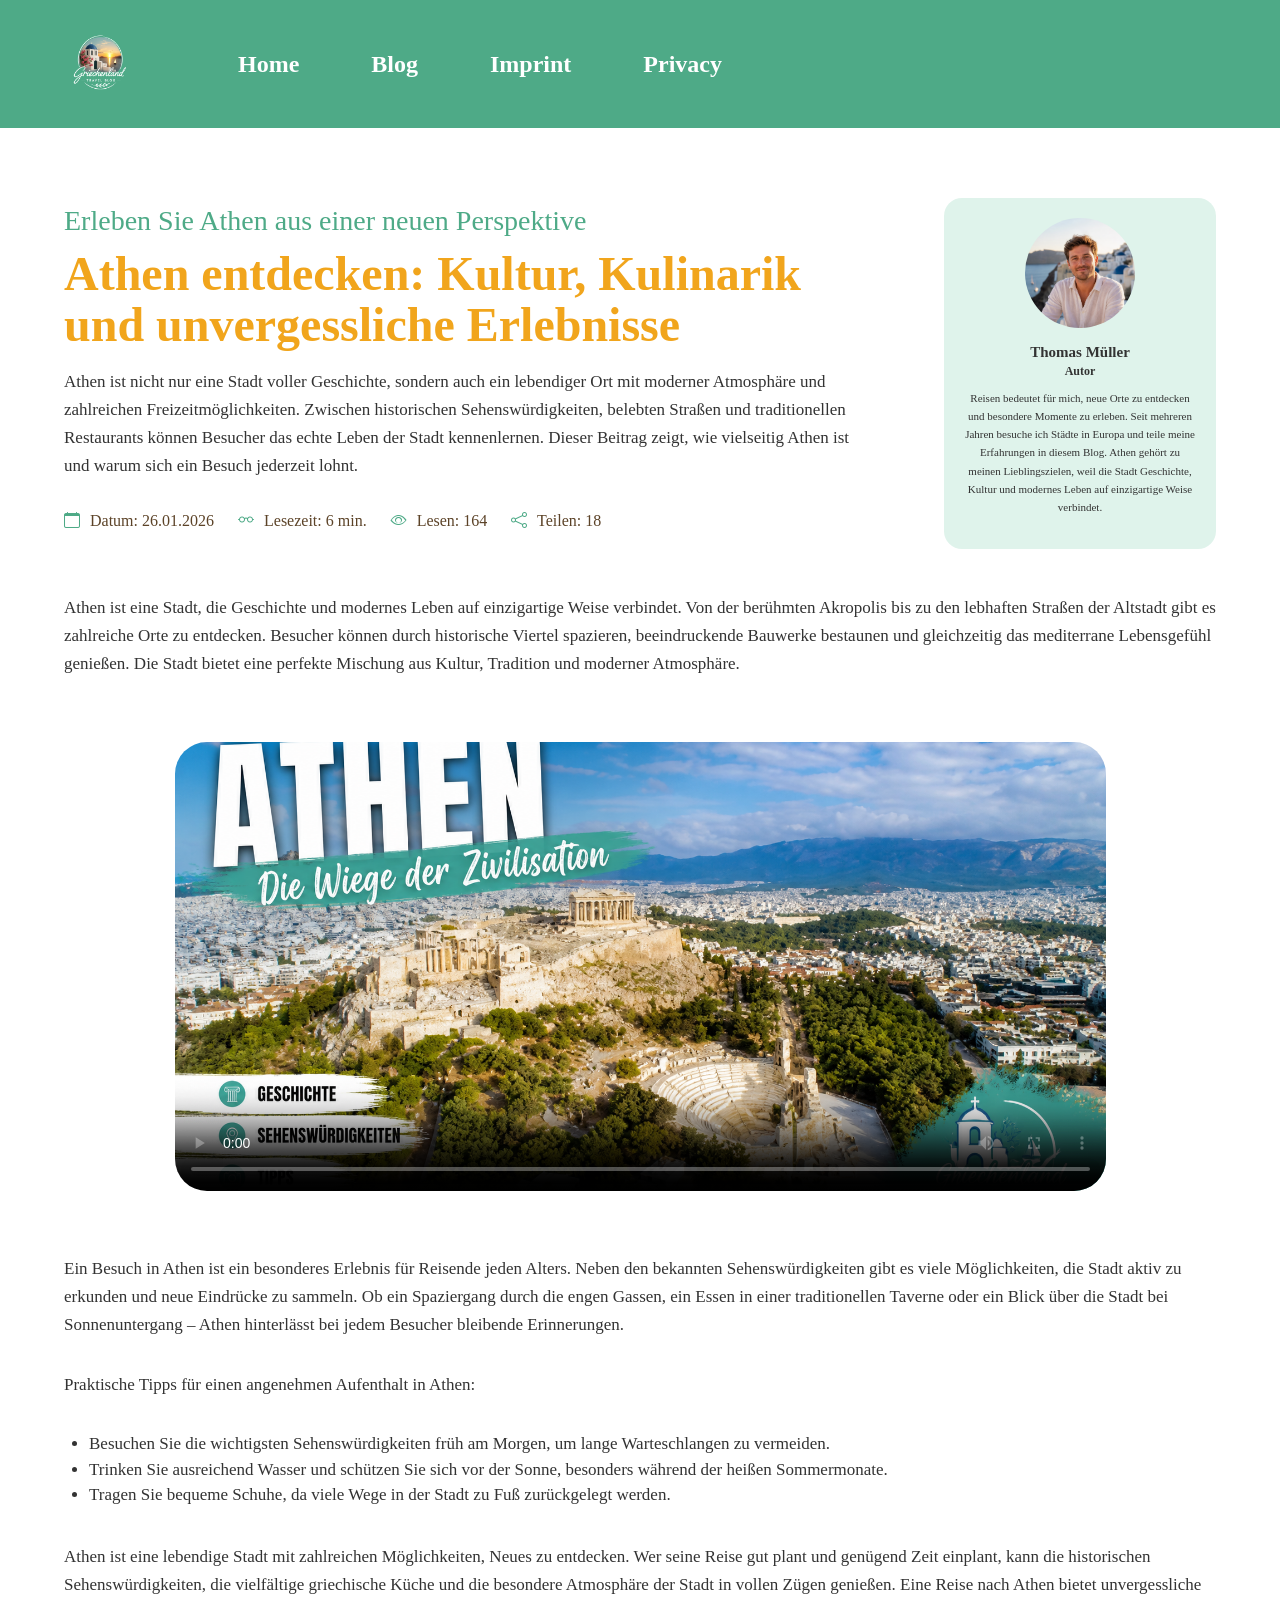
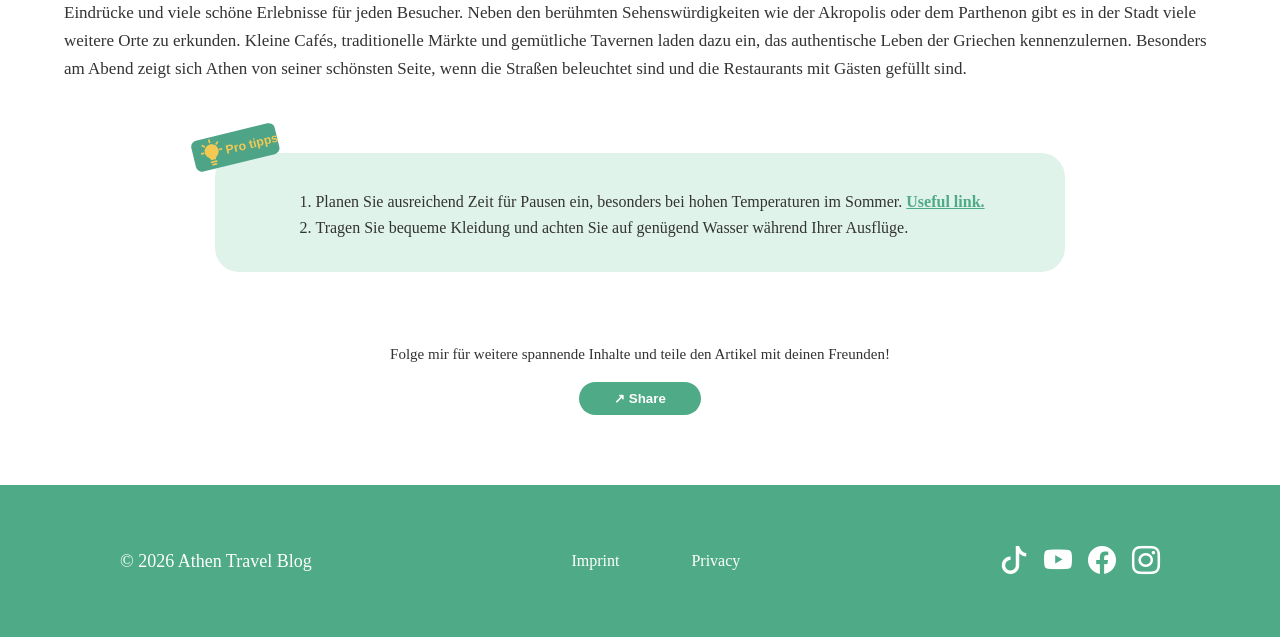
==== articel02.html @ 6ed71589 "Änderung Dejan" ====
<!DOCTYPE html>
<html lang="de">
<head>
  <meta charset="UTF-8" />
  <meta name="viewport" content="width=device-width, initial-scale=1.0" />
  <title>Griechenland Travel Blog</title>

  <link rel="icon" type="image/png" href="img/global/favicon.png">
  <link rel="stylesheet" href="https://cdn.jsdelivr.net/npm/bootstrap-icons@1.11.3/font/bootstrap-icons.css">

  <style>
    * {
      box-sizing: border-box;
      margin: 0;
      padding: 0;
    }

    body {
      font-family: Georgia, serif;
      color: #333;
      background: white;
    }

    /* HEADER */
    .site-header {
      width: 100%;
      height: 128px;
      background: #4EAA87;
      display: flex;
      align-items: center;
    }

    .header-inner {
      max-width: 1200px;
      width: 100%;
      margin: 0 auto;
      padding: 0 24px;
      display: flex;
      align-items: center;
      gap: 102px;
    }

    .logo img {
      width: 72px;
      height: 72px;
      object-fit: contain;
      display: block;
    }

    .main-nav {
      display: flex;
      align-items: center;
      gap: 72px;
    }

    .main-nav a {
      color: #fff;
      text-decoration: none;
      font-size: 24px;
      font-weight: bold;
    }

    .main-nav a:hover {
      color: #f1a51c;
    }

    main {
      max-width: 1200px;
      margin: 70px auto;
      padding: 0 24px;
    }

    .hero {
      display: flex;
      justify-content: space-between;
      align-items: flex-start;
      gap: 70px;
      margin-bottom: 45px;
    }

    .hero-text {
      flex: 1;
    }

    .subtitle {
      color: #4EAA87;
      font-size: 28px;
      margin-bottom: 5px;
    }

    h1 {
      color: #f1a51c;
      font-size: 48px;
      line-height: 1.05;
      margin-bottom: 18px;
    }

    p {
      font-size: 17px;
      line-height: 1.65;
      margin-bottom: 32px;
    }

    .meta i {
      color: #4EAA87;
      margin-right: 6px;
      font-size: 16px;
    }

    .meta {
      display: flex;
      gap: 24px;
      color: #5c4328;
      font-size: 16px;
      flex-wrap: wrap;
    }

    .author {
      width: 272px;
      min-height: 351px;
      background: #dff3eb;
      border-radius: 18px;
      text-align: center;
      padding: 20px;
      flex-shrink: 0;
    }

    .author img {
      width: 110px;
      height: 110px;
      border-radius: 50%;
      object-fit: cover;
      margin-bottom: 12px;
    }

    .author h3 {
      font-size: 15px;
    }

    .author strong {
      font-size: 12px;
    }

    .author p {
      font-size: 11px;
      margin-top: 10px;
      margin-bottom: 0;
    }

    .video-box {
      max-width: 931px;
      width: 100%;
      aspect-ratio: 931 / 449;
      margin: 64px auto;
      border-radius: 32px;
      overflow: hidden;
    }

    .video-box video {
      width: 100%;
      height: 100%;
      object-fit: cover;
      display: block;
    }

    ul {
      margin-left: 25px;
      margin-bottom: 35px;
      font-size: 17px;
      line-height: 1.5;
    }

    .pro-tip {
      text-align: center;
      background: #dff3eb;
      border-radius: 24px;
      max-width: 850px;
      margin: 70px auto;
      padding: 36px 30px 32px 30px;
      position: relative;
    }

    .label {
      position: absolute;
      top: -38px;
      left: -80px;
      z-index: 2;
    }

    .label img {
      width: 196px;
      height: 66px;
      display: block;
    }

    .pro-tip ol {
      display: inline-block;
      text-align: left;
      margin: 0;
      padding-left: 20px;
      font-size: 16px;
      line-height: 1.6;
    }

    .pro-tip a {
      color: #4EAA87;
      font-weight: bold;
    }

    .share {
      text-align: center;
      margin: 70px 0;
    }

    .share p {
      font-size: 15px;
      margin-bottom: 15px;
    }

    button {
      background: #4EAA87;
      color: white;
      border: none;
      border-radius: 30px;
      padding: 9px 35px;
      cursor: pointer;
      font-weight: bold;
    }

    /* FOOTER */
    .site-footer {
      width: 100%;
      background: #4EAA87;
      padding: 60px 120px;
    }

    .footer-inner {
      max-width: 1200px;
      margin: 0 auto;
      display: flex;
      align-items: center;
      justify-content: space-between;
      gap: 48px;
    }

    .footer-copy {
      color: white;
      font-size: 18px;
    }

    .footer-links {
      display: flex;
      align-items: center;
      gap: 72px;
    }

    .footer-links a {
      color: white;
      text-decoration: none;
      font-size: 16px;
    }

    .footer-links a:hover {
      text-decoration: underline;
    }

    .footer-socials {
      display: flex;
      align-items: center;
      gap: 16px;
    }

    .footer-socials a {
      color: white;
      font-size: 28px;
      text-decoration: none;
    }

    @media (max-width: 768px) {
      .site-header {
        height: auto;
        padding: 20px 0;
      }

      .header-inner {
        flex-direction: column;
        gap: 20px;
      }

      .main-nav {
        gap: 24px;
        flex-wrap: wrap;
        justify-content: center;
      }

      .hero {
        flex-direction: column;
      }

      .author {
        width: 100%;
      }

      .site-footer {
        padding: 40px 24px;
      }

      .footer-inner {
        flex-direction: column;
        text-align: center;
      }

      .footer-links {
        gap: 24px;
      }
    }
  </style>
</head>

<body>

<header class="site-header">
  <div class="header-inner">
    <a class="logo" href="index.html" aria-label="Zur Startseite">
      <img src="img/global/logo-circle.png" alt="Athen Travel Blog Logo">
    </a>

    <nav class="main-nav" aria-label="Hauptnavigation">
      <a href="index.html">Home</a>
      <a href="article01.html">Blog</a>
      <a href="imprint.html">Imprint</a>
      <a href="privacy.html">Privacy</a>
    </nav>
  </div>
</header>

<main>
  <section class="hero">
    <div class="hero-text">
      <p class="subtitle">Erleben Sie Athen aus einer neuen Perspektive</p>

      <h1>Athen entdecken: Kultur, Kulinarik und unvergessliche Erlebnisse</h1>

      <p>
        Athen ist nicht nur eine Stadt voller Geschichte, sondern auch ein lebendiger Ort mit moderner Atmosphäre und zahlreichen Freizeitmöglichkeiten. Zwischen historischen Sehenswürdigkeiten, belebten Straßen und traditionellen Restaurants können Besucher das echte Leben der Stadt kennenlernen. Dieser Beitrag zeigt, wie vielseitig Athen ist und warum sich ein Besuch jederzeit lohnt.
      </p>

      <div class="meta">
        <span><i class="bi bi-calendar"></i> Datum: 26.01.2026</span>
        <span><i class="bi bi-eyeglasses"></i> Lesezeit: 6 min.</span>
        <span><i class="bi bi-eye"></i> Lesen: 164</span>
        <span><i class="bi bi-share"></i> Teilen: 18</span>
      </div>
    </div>

    <aside class="author">
      <img src="img/global/author.jpg" alt="Autor Thomas Müller">

      <h3>Thomas Müller</h3>
      <strong>Autor</strong>

      <p>
        Reisen bedeutet für mich, neue Orte zu entdecken und besondere Momente zu erleben. Seit mehreren Jahren besuche ich Städte in Europa und teile meine Erfahrungen in diesem Blog. Athen gehört zu meinen Lieblingszielen, weil die Stadt Geschichte, Kultur und modernes Leben auf einzigartige Weise verbindet.
      </p>
    </aside>
  </section>

  <p>
    Athen ist eine Stadt, die Geschichte und modernes Leben auf einzigartige Weise verbindet. Von der berühmten Akropolis bis zu den lebhaften Straßen der Altstadt gibt es zahlreiche Orte zu entdecken. Besucher können durch historische Viertel spazieren, beeindruckende Bauwerke bestaunen und gleichzeitig das mediterrane Lebensgefühl genießen. Die Stadt bietet eine perfekte Mischung aus Kultur, Tradition und moderner Atmosphäre.
  </p>

  <section class="video-box">
    <video controls poster="video/video-poster.jpg">
      <source src="video/article02-video.mp4" type="video/mp4">
      Dein Browser unterstützt dieses Video nicht.
    </video>
  </section>

  <p>
    Ein Besuch in Athen ist ein besonderes Erlebnis für Reisende jeden Alters. Neben den bekannten Sehenswürdigkeiten gibt es viele Möglichkeiten, die Stadt aktiv zu erkunden und neue Eindrücke zu sammeln. Ob ein Spaziergang durch die engen Gassen, ein Essen in einer traditionellen Taverne oder ein Blick über die Stadt bei Sonnenuntergang – Athen hinterlässt bei jedem Besucher bleibende Erinnerungen.
  </p>

  <p>
    Praktische Tipps für einen angenehmen Aufenthalt in Athen:
  </p>

  <ul>
    <li>Besuchen Sie die wichtigsten Sehenswürdigkeiten früh am Morgen, um lange Warteschlangen zu vermeiden.</li>
    <li>Trinken Sie ausreichend Wasser und schützen Sie sich vor der Sonne, besonders während der heißen Sommermonate.</li>
    <li>Tragen Sie bequeme Schuhe, da viele Wege in der Stadt zu Fuß zurückgelegt werden.</li>
  </ul>

  <p>
    Athen ist eine lebendige Stadt mit zahlreichen Möglichkeiten, Neues zu entdecken. Wer seine Reise gut plant und genügend Zeit einplant, kann die historischen Sehenswürdigkeiten, die vielfältige griechische Küche und die besondere Atmosphäre der Stadt in vollen Zügen genießen. Eine Reise nach Athen bietet unvergessliche Eindrücke und viele schöne Erlebnisse für jeden Besucher.
    Neben den berühmten Sehenswürdigkeiten wie der Akropolis oder dem Parthenon gibt es in der Stadt viele weitere Orte zu erkunden. Kleine Cafés, traditionelle Märkte und gemütliche Tavernen laden dazu ein, das authentische Leben der Griechen kennenzulernen. Besonders am Abend zeigt sich Athen von seiner schönsten Seite, wenn die Straßen beleuchtet sind und die Restaurants mit Gästen gefüllt sind.
  </p>

  <section class="pro-tip">
    <div class="label">
      <img src="img/global/tip-icon.svg" alt="Pro Tipps">
    </div>

    <ol>
      <li>
        Planen Sie ausreichend Zeit für Pausen ein, besonders bei hohen Temperaturen im Sommer.
        <a href="#">Useful link.</a>
      </li>
      <li>
        Tragen Sie bequeme Kleidung und achten Sie auf genügend Wasser während Ihrer Ausflüge.
      </li>
    </ol>
  </section>

  <section class="share">
    <p>
      Folge mir für weitere spannende Inhalte
      und teile den Artikel mit deinen Freunden!
    </p>

    <button>↗ Share</button>
  </section>
</main>

<footer class="site-footer">
  <div class="footer-inner">
    <div class="footer-copy">
      © 2026 Athen Travel Blog
    </div>

    <div class="footer-links">
      <a href="imprint.html">Imprint</a>
      <a href="privacy.html">Privacy</a>
    </div>

    <div class="footer-socials" aria-label="Social Media Links">
      <a href="#" aria-label="TikTok"><i class="bi bi-tiktok"></i></a>
      <a href="#" aria-label="YouTube"><i class="bi bi-youtube"></i></a>
      <a href="#" aria-label="Facebook"><i class="bi bi-facebook"></i></a>
      <a href="#" aria-label="Instagram"><i class="bi bi-instagram"></i></a>
    </div>
  </div>
</footer>

</body>
</html>
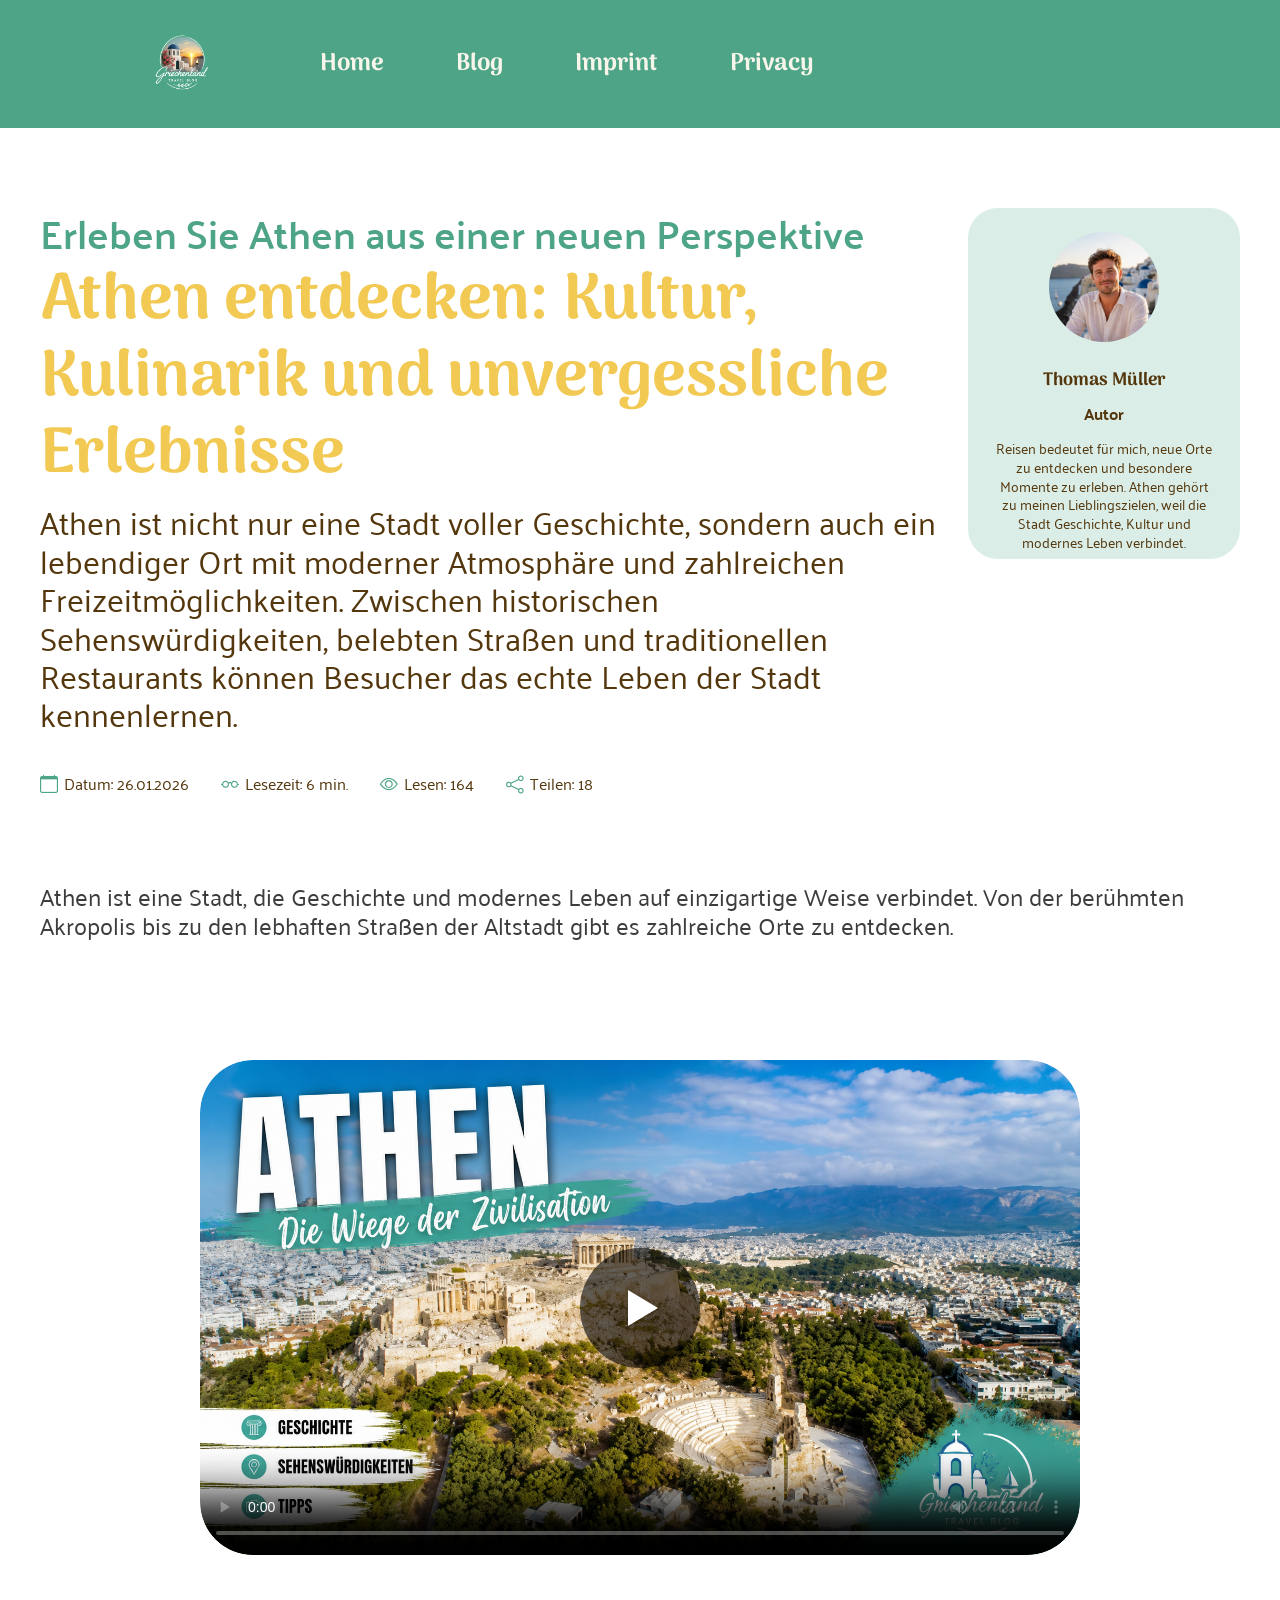
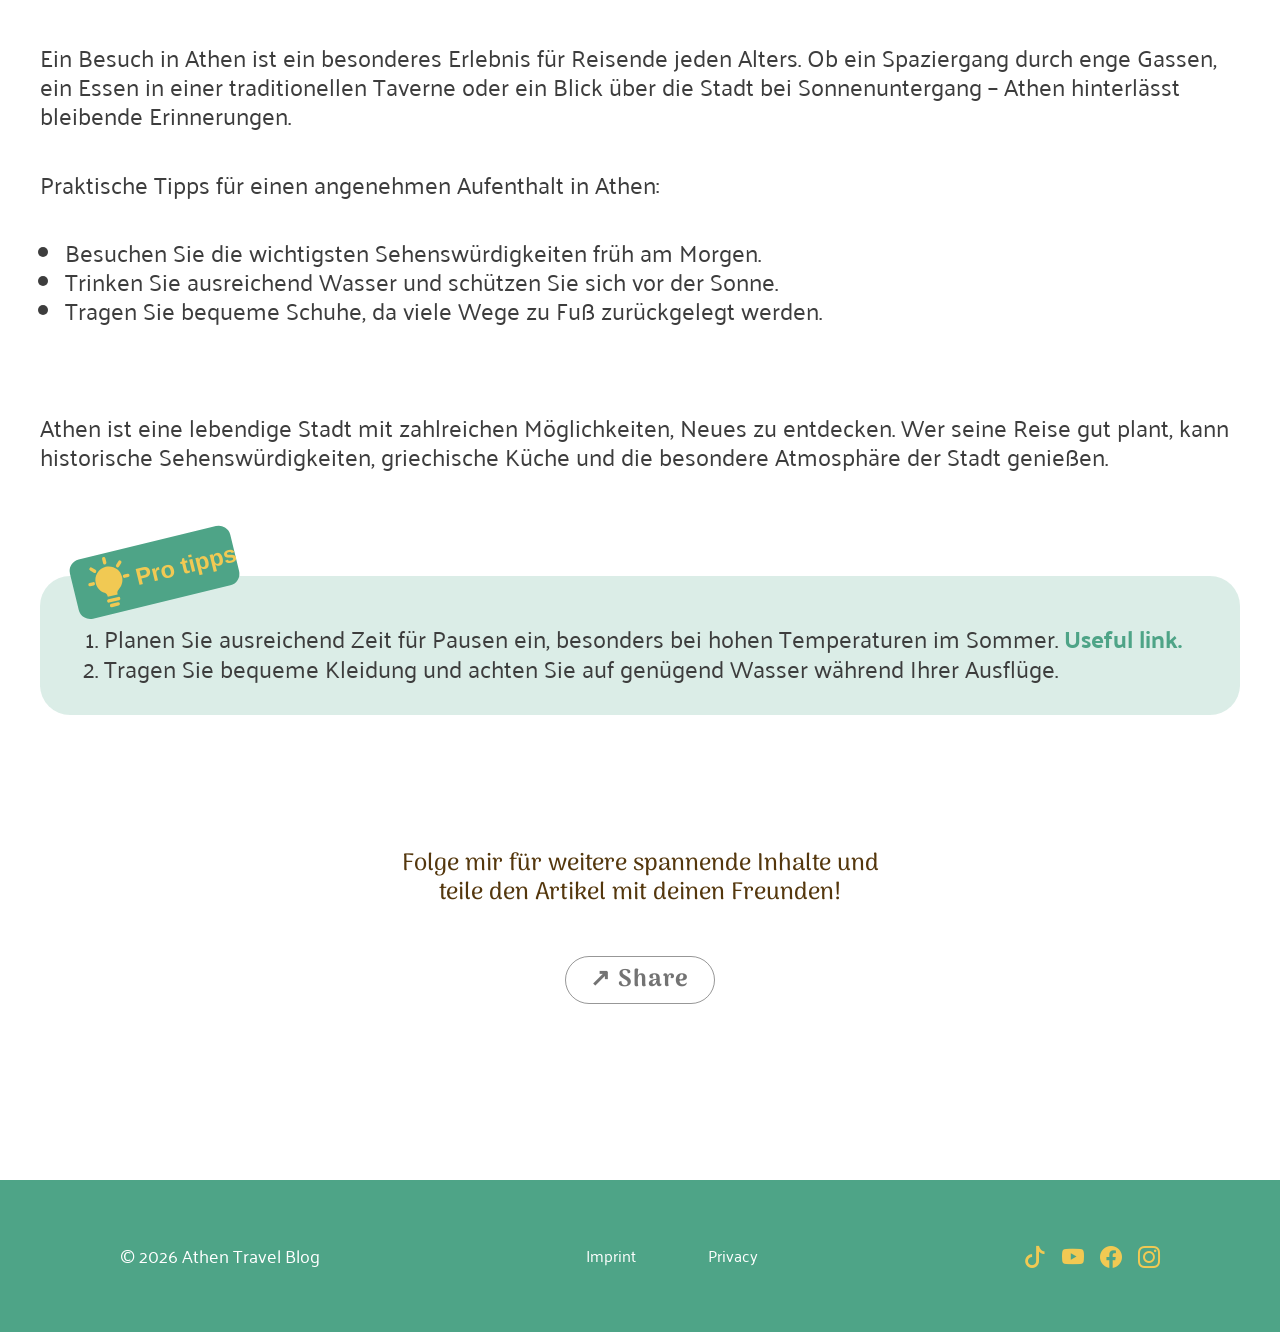
==== commit 78af4450: "Anpassung Padding,playbutton,schrifttart" ====
--- a/articel02.html
+++ b/articel02.html
@@ -9,32 +9,66 @@
   <link rel="stylesheet" href="https://cdn.jsdelivr.net/npm/bootstrap-icons@1.11.3/font/bootstrap-icons.css">
 
   <style>
+    @import url("https://fonts.googleapis.com/css2?family=Arima:wght@400;500;600;700&family=Palanquin:wght@400;500;600;700&family=Palanquin+Dark:wght@600;700&display=swap");
+
+    :root {
+      --green: #4EA487;
+      --brown: #54370D;
+      --yellow: #F1C953;
+      --white: #FFFFFF;
+      --cream: #F8F5EB;
+      --dark: #3D3D3D;
+      --gray: #737373;
+      --green-light: #4EA48733;
+
+      --font-heading: "Arima", serif;
+      --font-body: "Palanquin", sans-serif;
+      --font-display: "Palanquin Dark", sans-serif;
+
+      --container: 1200px;
+    }
+
     * {
       box-sizing: border-box;
       margin: 0;
       padding: 0;
     }
 
+    html {
+      scroll-behavior: smooth;
+    }
+
     body {
-      font-family: Georgia, serif;
-      color: #333;
-      background: white;
-    }
-
-    /* HEADER */
+      background: var(--white);
+      color: var(--dark);
+      font-family: var(--font-body);
+      font-size: 24px;
+      line-height: 1.2;
+      overflow-x: hidden;
+    }
+
+    img,
+    video {
+      max-width: 100%;
+      display: block;
+    }
+
+    a {
+      color: inherit;
+      text-decoration: none;
+    }
+
     .site-header {
       width: 100%;
       height: 128px;
-      background: #4EAA87;
+      background: var(--green);
       display: flex;
       align-items: center;
     }
 
     .header-inner {
-      max-width: 1200px;
-      width: 100%;
+      width: min(1440px, calc(100% - 292px));
       margin: 0 auto;
-      padding: 0 24px;
       display: flex;
       align-items: center;
       gap: 102px;
@@ -44,7 +78,6 @@
       width: 72px;
       height: 72px;
       object-fit: contain;
-      display: block;
     }
 
     .main-nav {
@@ -54,74 +87,111 @@
     }
 
     .main-nav a {
-      color: #fff;
-      text-decoration: none;
+      position: relative;
+      display: inline-flex;
+      align-items: center;
+      justify-content: center;
+      font-family: var(--font-heading);
       font-size: 24px;
-      font-weight: bold;
-    }
-
-    .main-nav a:hover {
-      color: #f1a51c;
+      font-weight: 700;
+      line-height: 0.8;
+      color: var(--cream);
+    }
+
+    .main-nav a::after {
+      content: "";
+      position: absolute;
+      left: -3px;
+      right: -3px;
+      bottom: -8px;
+      height: 8px;
+      border-bottom: 3px solid var(--yellow);
+      border-radius: 50%;
+      transform: rotate(4deg) scaleX(0);
+      transform-origin: left center;
+      transition: transform 180ms ease;
+    }
+
+    .main-nav a:hover::after {
+      transform: rotate(4deg) scaleX(1);
     }
 
     main {
-      max-width: 1200px;
-      margin: 70px auto;
-      padding: 0 24px;
+      width: min(var(--container), calc(100% - 48px));
+      margin: 0 auto;
+      padding-top: 80px; 
+      padding-bottom: 88px; 
     }
 
     .hero {
-      display: flex;
-      justify-content: space-between;
-      align-items: flex-start;
-      gap: 70px;
-      margin-bottom: 45px;
-    }
-
-    .hero-text {
-      flex: 1;
+      display: grid;
+      grid-template-columns: 1fr 272px;
+      gap: 32px;
+      align-items: start;
+      margin-bottom: 88px;
     }
 
     .subtitle {
-      color: #4EAA87;
-      font-size: 28px;
-      margin-bottom: 5px;
+      font-size: 40px;
+      font-weight: 600;
+      line-height: 1.2;
+      color: var(--green);
+      margin-bottom: 8px;
     }
 
     h1 {
-      color: #f1a51c;
-      font-size: 48px;
-      line-height: 1.05;
-      margin-bottom: 18px;
+      font-family: var(--font-heading);
+      font-size: 64px;
+      font-weight: 700;
+      line-height: 1.2;
+      color: var(--yellow);
+      margin-bottom: 8px;
     }
 
     p {
-      font-size: 17px;
-      line-height: 1.65;
-      margin-bottom: 32px;
+      font-size: 24px;
+      line-height: 1.2;
+      color: var(--dark);
+      margin-bottom: 40px;
+    }
+
+    .hero-text > p:not(.subtitle) {
+      font-size: 32px;
+      line-height: 1.2;
+      color: var(--brown);
+      margin-bottom: 40px;
+    }
+
+    .meta {
+      display: flex;
+      flex-wrap: wrap;
+      gap: 32px;
+      color: var(--brown);
+      font-size: 16px;
+    }
+
+    .meta span {
+      display: inline-flex;
+      align-items: center;
+      gap: 6px;
     }
 
     .meta i {
-      color: #4EAA87;
-      margin-right: 6px;
-      font-size: 16px;
-    }
-
-    .meta {
-      display: flex;
-      gap: 24px;
-      color: #5c4328;
-      font-size: 16px;
-      flex-wrap: wrap;
+      color: var(--green);
+      font-size: 18px;
     }
 
     .author {
       width: 272px;
-      min-height: 351px;
-      background: #dff3eb;
-      border-radius: 18px;
+      height: 351px;
+      background: var(--green-light);
+      border-radius: 30px;
+      padding: 24px 24px 20px;
       text-align: center;
-      padding: 20px;
+      color: var(--brown);
+      display: flex;
+      flex-direction: column;
+      align-items: center;
       flex-shrink: 0;
     }
 
@@ -130,112 +200,182 @@
       height: 110px;
       border-radius: 50%;
       object-fit: cover;
+      margin-bottom: 28px;
+    }
+
+    .author h3 {
+      font-family: var(--font-heading);
+      font-size: 18px;
+      font-weight: 700;
+      color: var(--brown);
       margin-bottom: 12px;
     }
 
-    .author h3 {
-      font-size: 15px;
-    }
-
     .author strong {
-      font-size: 12px;
+      font-size: 16px;
+      font-weight: 700;
+      color: var(--brown);
+      margin-bottom: 16px;
     }
 
     .author p {
-      font-size: 11px;
-      margin-top: 10px;
-      margin-bottom: 0;
+      width: 220px;
+      font-size: 14px;
+      line-height: 1.35;
+      color: var(--brown);
+      margin: 0;
+    }
+
+    .video-section {
+      padding-top: 80px;
+      padding-bottom: 88px;
     }
 
     .video-box {
-      max-width: 931px;
-      width: 100%;
-      aspect-ratio: 931 / 449;
-      margin: 64px auto;
-      border-radius: 32px;
+      position: relative;
+      border-radius: 53px;
       overflow: hidden;
+      width: 880px;
+      max-width: 100%;
+      margin: 0 auto;
     }
 
     .video-box video {
       width: 100%;
-      height: 100%;
-      object-fit: cover;
       display: block;
+      border-radius: 53px;
+    }
+
+    .play-button {
+      position: absolute;
+      top: 50%;
+      left: 50%;
+      transform: translate(-50%, -50%);
+      width: 120px;
+      height: 120px;
+      background: rgba(0,0,0,0.6);
+      border-radius: 50%;
+      z-index: 2;
+      pointer-events: none;
+    }
+
+
+    .play-button::after {
+      content: "";
+      border-left: 30px solid white;
+      border-top: 18px solid transparent;
+      border-bottom: 18px solid transparent;
+      position: absolute;
+      top: 50%;
+      left: 50%;
+      transform: translate(-40%, -50%);
+    }
+
+    .video-box video:focus + .play-button,
+    .video-box video:active + .play-button {
+      display: none;
     }
 
     ul {
       margin-left: 25px;
-      margin-bottom: 35px;
-      font-size: 17px;
-      line-height: 1.5;
+      margin-bottom: 88px;
+      font-size: 24px;
+      line-height: 1.2;
+      color: var(--dark);
     }
 
     .pro-tip {
-      text-align: center;
-      background: #dff3eb;
-      border-radius: 24px;
-      max-width: 850px;
-      margin: 70px auto;
-      padding: 36px 30px 32px 30px;
       position: relative;
+      width: 100%;
+      min-height: 260px;
+      padding-top: 66px;
+      margin: 0 auto;
     }
 
     .label {
       position: absolute;
-      top: -38px;
-      left: -80px;
+      left: 0;
+      top: 0;
       z-index: 2;
     }
 
     .label img {
-      width: 196px;
-      height: 66px;
-      display: block;
+      width: 220px;
+      height: auto;
     }
 
     .pro-tip ol {
-      display: inline-block;
-      text-align: left;
+      background: var(--green-light);
+      border-radius: 30px;
+      padding: 48px 32px 32px 64px;
+      font-size: 24px;
+      line-height: 1.2;
+      color: var(--dark);
+    }
+
+    .pro-tip a {
+      color: var(--green);
+      font-weight: 700;
+    }
+
+    .share {
+      width: min(493px, 100%);
+      margin: 0 auto ;
+      padding-top: 80px;
+      padding-bottom: 88px;
+      text-align: center;
+      display: flex;
+      flex-direction: column;
+      gap: 48px;
+      align-items: center;
+    }
+
+    .spacing {
+      padding-top: 0px;
+    }
+
+    .share p {
+      font-family: var(--font-heading);
+      font-size: 24px;
+      font-weight: 500;
+      color: var(--brown);
       margin: 0;
-      padding-left: 20px;
-      font-size: 16px;
-      line-height: 1.6;
-    }
-
-    .pro-tip a {
-      color: #4EAA87;
-      font-weight: bold;
-    }
-
-    .share {
-      text-align: center;
-      margin: 70px 0;
-    }
-
-    .share p {
-      font-size: 15px;
-      margin-bottom: 15px;
     }
 
     button {
-      background: #4EAA87;
-      color: white;
-      border: none;
-      border-radius: 30px;
-      padding: 9px 35px;
+      min-width: 139px;
+      height: 48px;
+      border-radius: 40px;
+      padding: 0 24px;
+      border: 1px solid rgba(48, 48, 48, 0.5);
+      background: transparent;
+      color: var(--gray);
       cursor: pointer;
-      font-weight: bold;
-    }
-
-    /* FOOTER */
+      font-family: var(--font-heading);
+      font-size: 24px;
+      font-weight: 700;
+      letter-spacing: 0.05em;
+    }
+
+    button:hover {
+      background: var(--green);
+      color: var(--yellow);
+      border-color: var(--green);
+      box-shadow: 0 4px 4px rgba(78, 164, 135, 0.3);
+    }
+
     .site-footer {
       width: 100%;
-      background: #4EAA87;
+      min-height: 152px;
+      background: var(--green);
+      display: flex;
+      align-items: center;
       padding: 60px 120px;
+      margin-top: 0;
     }
 
     .footer-inner {
-      max-width: 1200px;
+      width: min(1200px, 100%);
       margin: 0 auto;
       display: flex;
       align-items: center;
@@ -244,8 +384,9 @@
     }
 
     .footer-copy {
-      color: white;
+      color: var(--white);
       font-size: 18px;
+      line-height: 1.2;
     }
 
     .footer-links {
@@ -255,34 +396,37 @@
     }
 
     .footer-links a {
-      color: white;
+      color: var(--white);
+      font-size: 16px;
+      font-weight: 400;
+      line-height: 1.2;
+    }
+
+    .footer-socials {
+      display: flex;
+      align-items: center;
+      gap: 16px;
+    }
+
+    .footer-socials a {
+      color: var(--yellow);
+      font-size: 22px;
       text-decoration: none;
-      font-size: 16px;
-    }
-
-    .footer-links a:hover {
-      text-decoration: underline;
-    }
-
-    .footer-socials {
-      display: flex;
-      align-items: center;
-      gap: 16px;
-    }
-
-    .footer-socials a {
-      color: white;
-      font-size: 28px;
-      text-decoration: none;
-    }
-
-    @media (max-width: 768px) {
+    }
+
+    @media (max-width: 767px) {
+      body {
+        font-size: 16px;
+        padding-bottom: 88px;
+      }
+
       .site-header {
         height: auto;
         padding: 20px 0;
       }
 
       .header-inner {
+        width: calc(100% - 32px);
         flex-direction: column;
         gap: 20px;
       }
@@ -293,25 +437,90 @@
         justify-content: center;
       }
 
+      .main-nav a {
+        font-size: 20px;
+      }
+
+      main {
+        width: min(345px, calc(100% - 30px));
+        margin-top: 40px;
+      }
+
       .hero {
+        display: flex;
         flex-direction: column;
+        gap: 24px;
+        margin-bottom: 40px;
+      }
+
+      .subtitle {
+        font-size: 20px;
+      }
+
+      h1 {
+        font-size: 40px;
+        line-height: 1;
+      }
+
+      .hero-text > p:not(.subtitle) {
+        font-size: 18px;
+        margin-bottom: 24px;
+      }
+
+      p,
+      ul {
+        font-size: 16px;
+        color: var(--brown);
+      }
+
+      .meta {
+        gap: 8px 16px;
+        font-size: 16px;
       }
 
       .author {
         width: 100%;
+        height: auto;
+        min-height: 328px;
+      }
+
+      .video-box {
+        border-radius: 30px;
+      }
+
+      .pro-tip {
+        min-height: 309px;
+        padding-top: 71px;
+      }
+
+      .label {
+        left: -8px;
+        top: -10px;
+      }
+
+      .pro-tip ol {
+        min-height: 238px;
+        padding: 24px 16px 24px 36px;
+        font-size: 16px;
+        color: var(--brown);
       }
 
       .site-footer {
-        padding: 40px 24px;
+        min-height: 134px;
+        padding: 30px 24px;
       }
 
       .footer-inner {
+        width: 100%;
         flex-direction: column;
+        align-items: center;
         text-align: center;
+        gap: 24px;
       }
 
       .footer-links {
-        gap: 24px;
+        flex-direction: column;
+        gap: 8px;
       }
     }
   </style>
@@ -342,57 +551,57 @@
       <h1>Athen entdecken: Kultur, Kulinarik und unvergessliche Erlebnisse</h1>
 
       <p>
-        Athen ist nicht nur eine Stadt voller Geschichte, sondern auch ein lebendiger Ort mit moderner Atmosphäre und zahlreichen Freizeitmöglichkeiten. Zwischen historischen Sehenswürdigkeiten, belebten Straßen und traditionellen Restaurants können Besucher das echte Leben der Stadt kennenlernen. Dieser Beitrag zeigt, wie vielseitig Athen ist und warum sich ein Besuch jederzeit lohnt.
+        Athen ist nicht nur eine Stadt voller Geschichte, sondern auch ein lebendiger Ort mit moderner Atmosphäre und zahlreichen Freizeitmöglichkeiten. Zwischen historischen Sehenswürdigkeiten, belebten Straßen und traditionellen Restaurants können Besucher das echte Leben der Stadt kennenlernen.
       </p>
 
       <div class="meta">
-        <span><i class="bi bi-calendar"></i> Datum: 26.01.2026</span>
-        <span><i class="bi bi-eyeglasses"></i> Lesezeit: 6 min.</span>
-        <span><i class="bi bi-eye"></i> Lesen: 164</span>
-        <span><i class="bi bi-share"></i> Teilen: 18</span>
+        <span><i class="bi bi-calendar"></i>Datum: 26.01.2026</span>
+        <span><i class="bi bi-eyeglasses"></i>Lesezeit: 6 min.</span>
+        <span><i class="bi bi-eye"></i>Lesen: 164</span>
+        <span><i class="bi bi-share"></i>Teilen: 18</span>
       </div>
     </div>
 
     <aside class="author">
       <img src="img/global/author.jpg" alt="Autor Thomas Müller">
-
       <h3>Thomas Müller</h3>
       <strong>Autor</strong>
-
       <p>
-        Reisen bedeutet für mich, neue Orte zu entdecken und besondere Momente zu erleben. Seit mehreren Jahren besuche ich Städte in Europa und teile meine Erfahrungen in diesem Blog. Athen gehört zu meinen Lieblingszielen, weil die Stadt Geschichte, Kultur und modernes Leben auf einzigartige Weise verbindet.
+        Reisen bedeutet für mich, neue Orte zu entdecken und besondere Momente zu erleben. Athen gehört zu meinen Lieblingszielen, weil die Stadt Geschichte, Kultur und modernes Leben verbindet.
       </p>
     </aside>
   </section>
 
   <p>
-    Athen ist eine Stadt, die Geschichte und modernes Leben auf einzigartige Weise verbindet. Von der berühmten Akropolis bis zu den lebhaften Straßen der Altstadt gibt es zahlreiche Orte zu entdecken. Besucher können durch historische Viertel spazieren, beeindruckende Bauwerke bestaunen und gleichzeitig das mediterrane Lebensgefühl genießen. Die Stadt bietet eine perfekte Mischung aus Kultur, Tradition und moderner Atmosphäre.
+    Athen ist eine Stadt, die Geschichte und modernes Leben auf einzigartige Weise verbindet. Von der berühmten Akropolis bis zu den lebhaften Straßen der Altstadt gibt es zahlreiche Orte zu entdecken.
   </p>
 
-  <section class="video-box">
-    <video controls poster="video/video-poster.jpg">
+  <section class="video-section">
+  <div class="video-box">
+
+      <video controls poster="video/video-poster.jpg" tabindex="0">
       <source src="video/article02-video.mp4" type="video/mp4">
-      Dein Browser unterstützt dieses Video nicht.
-    </video>
+  </video>
+
+<div class="play-button"></div>
+
+  </div>
   </section>
 
   <p>
-    Ein Besuch in Athen ist ein besonderes Erlebnis für Reisende jeden Alters. Neben den bekannten Sehenswürdigkeiten gibt es viele Möglichkeiten, die Stadt aktiv zu erkunden und neue Eindrücke zu sammeln. Ob ein Spaziergang durch die engen Gassen, ein Essen in einer traditionellen Taverne oder ein Blick über die Stadt bei Sonnenuntergang – Athen hinterlässt bei jedem Besucher bleibende Erinnerungen.
+    Ein Besuch in Athen ist ein besonderes Erlebnis für Reisende jeden Alters. Ob ein Spaziergang durch enge Gassen, ein Essen in einer traditionellen Taverne oder ein Blick über die Stadt bei Sonnenuntergang – Athen hinterlässt bleibende Erinnerungen.
   </p>
 
+  <p>Praktische Tipps für einen angenehmen Aufenthalt in Athen:</p>
+
+  <ul>
+    <li>Besuchen Sie die wichtigsten Sehenswürdigkeiten früh am Morgen.</li>
+    <li>Trinken Sie ausreichend Wasser und schützen Sie sich vor der Sonne.</li>
+    <li>Tragen Sie bequeme Schuhe, da viele Wege zu Fuß zurückgelegt werden.</li>
+  </ul>
+
   <p>
-    Praktische Tipps für einen angenehmen Aufenthalt in Athen:
-  </p>
-
-  <ul>
-    <li>Besuchen Sie die wichtigsten Sehenswürdigkeiten früh am Morgen, um lange Warteschlangen zu vermeiden.</li>
-    <li>Trinken Sie ausreichend Wasser und schützen Sie sich vor der Sonne, besonders während der heißen Sommermonate.</li>
-    <li>Tragen Sie bequeme Schuhe, da viele Wege in der Stadt zu Fuß zurückgelegt werden.</li>
-  </ul>
-
-  <p>
-    Athen ist eine lebendige Stadt mit zahlreichen Möglichkeiten, Neues zu entdecken. Wer seine Reise gut plant und genügend Zeit einplant, kann die historischen Sehenswürdigkeiten, die vielfältige griechische Küche und die besondere Atmosphäre der Stadt in vollen Zügen genießen. Eine Reise nach Athen bietet unvergessliche Eindrücke und viele schöne Erlebnisse für jeden Besucher.
-    Neben den berühmten Sehenswürdigkeiten wie der Akropolis oder dem Parthenon gibt es in der Stadt viele weitere Orte zu erkunden. Kleine Cafés, traditionelle Märkte und gemütliche Tavernen laden dazu ein, das authentische Leben der Griechen kennenzulernen. Besonders am Abend zeigt sich Athen von seiner schönsten Seite, wenn die Straßen beleuchtet sind und die Restaurants mit Gästen gefüllt sind.
+    Athen ist eine lebendige Stadt mit zahlreichen Möglichkeiten, Neues zu entdecken. Wer seine Reise gut plant, kann historische Sehenswürdigkeiten, griechische Küche und die besondere Atmosphäre der Stadt genießen.
   </p>
 
   <section class="pro-tip">
@@ -413,11 +622,11 @@
 
   <section class="share">
     <p>
-      Folge mir für weitere spannende Inhalte
-      und teile den Artikel mit deinen Freunden!
+      Folge mir für weitere spannende Inhalte und teile den Artikel mit deinen Freunden!
     </p>
 
     <button>↗ Share</button>
+    </section>
   </section>
 </main>
 
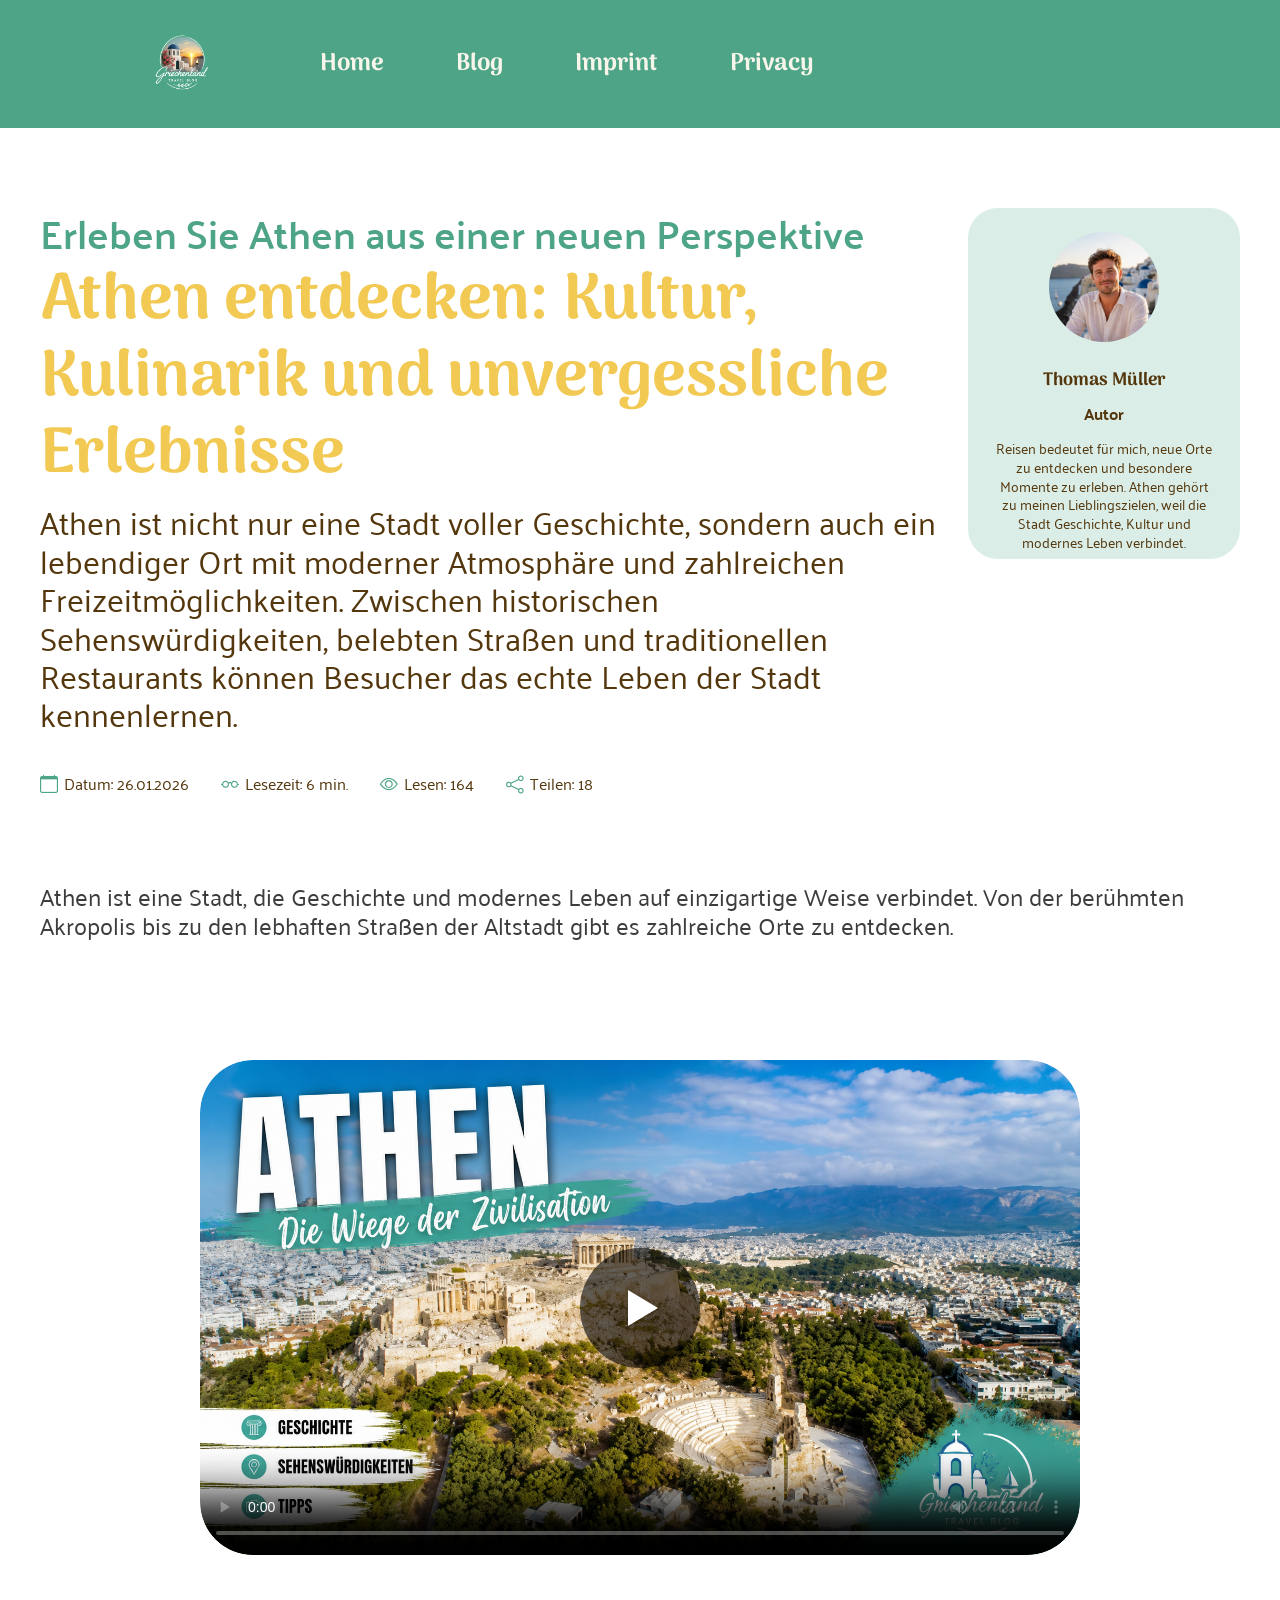
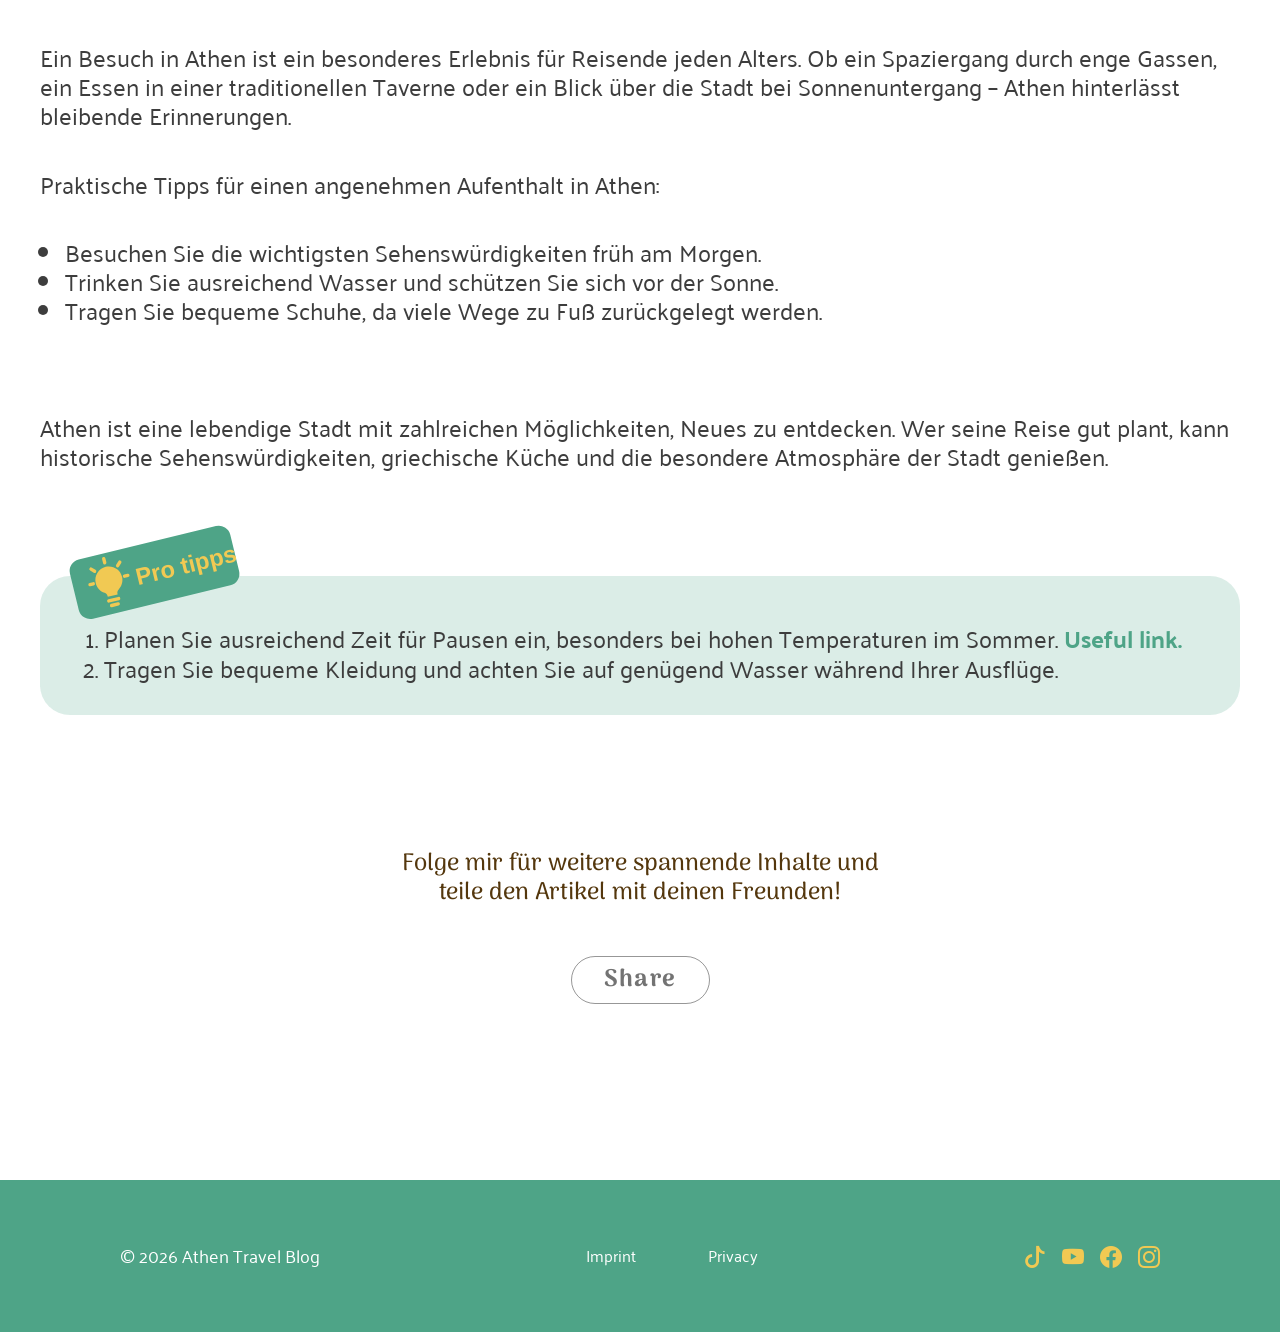
==== commit d5de2cd0: "section share pfeil entfernt" ====
--- a/articel02.html
+++ b/articel02.html
@@ -625,8 +625,7 @@
       Folge mir für weitere spannende Inhalte und teile den Artikel mit deinen Freunden!
     </p>
 
-    <button>↗ Share</button>
-    </section>
+    <button>Share</button>
   </section>
 </main>
 
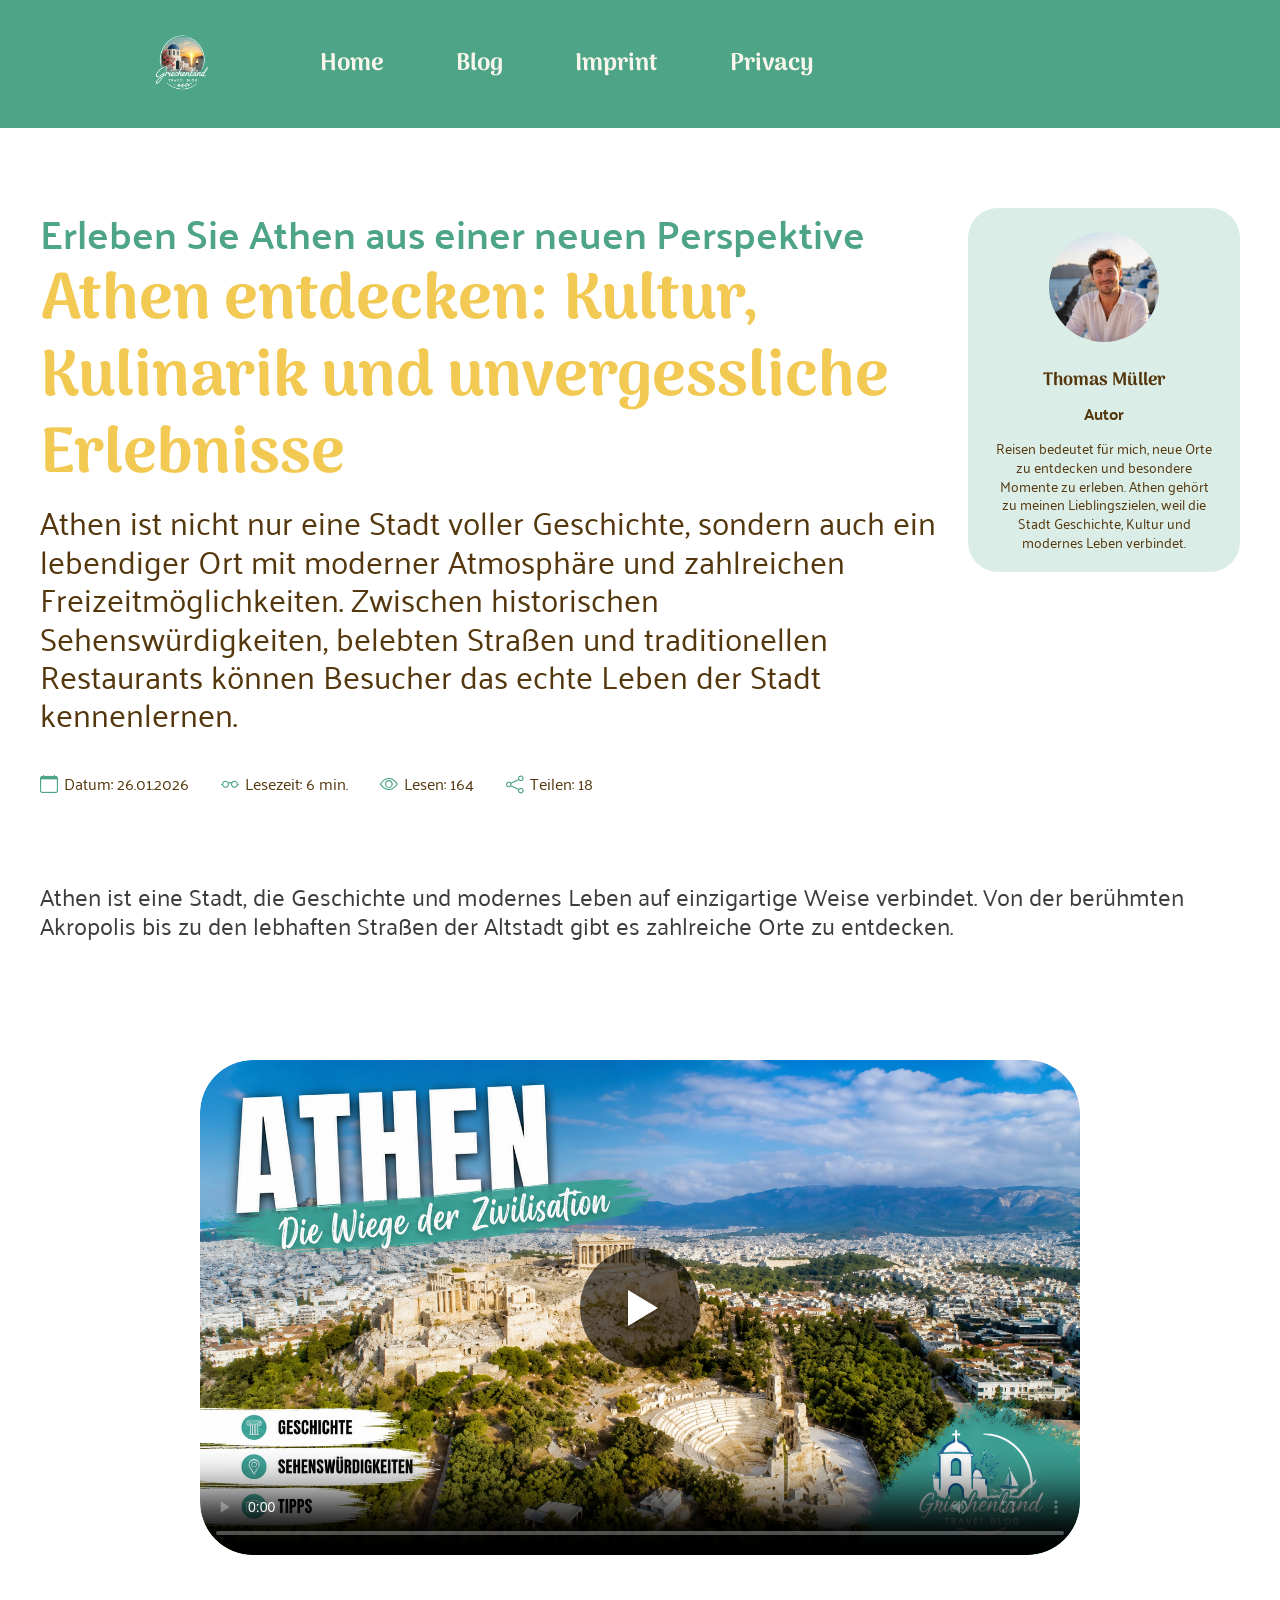
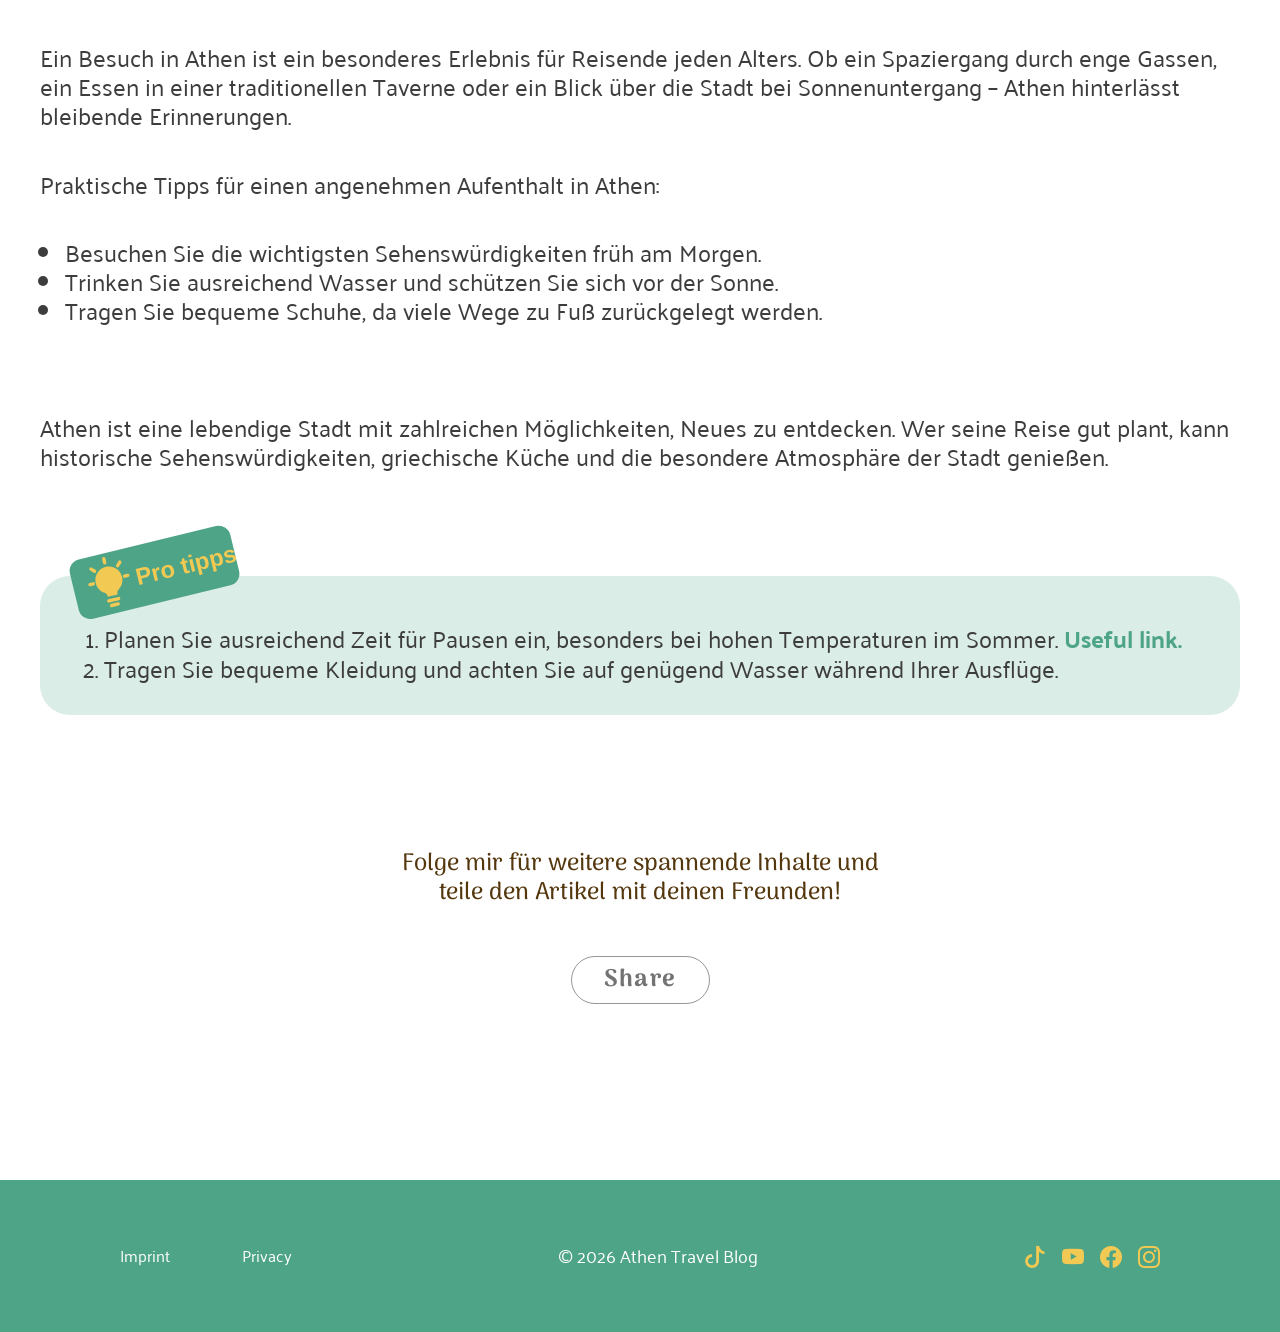
==== commit ade7b5c2: "article02 mobile, tablet,desktop anpassung und unter dem footer mobiles footer mit icons erstellt" ====
--- a/articel02.html
+++ b/articel02.html
@@ -119,8 +119,8 @@
     main {
       width: min(var(--container), calc(100% - 48px));
       margin: 0 auto;
-      padding-top: 80px; 
-      padding-bottom: 88px; 
+      padding-top: 80px;
+      padding-bottom: 88px;
     }
 
     .hero {
@@ -183,7 +183,7 @@
 
     .author {
       width: 272px;
-      height: 351px;
+      min-height: 351px;
       background: var(--green-light);
       border-radius: 30px;
       padding: 24px 24px 20px;
@@ -219,7 +219,7 @@
     }
 
     .author p {
-      width: 220px;
+      width: 100%;
       font-size: 14px;
       line-height: 1.35;
       color: var(--brown);
@@ -259,7 +259,6 @@
       pointer-events: none;
     }
 
-
     .play-button::after {
       content: "";
       border-left: 30px solid white;
@@ -320,7 +319,7 @@
 
     .share {
       width: min(493px, 100%);
-      margin: 0 auto ;
+      margin: 0 auto;
       padding-top: 80px;
       padding-bottom: 88px;
       text-align: center;
@@ -328,10 +327,6 @@
       flex-direction: column;
       gap: 48px;
       align-items: center;
-    }
-
-    .spacing {
-      padding-top: 0px;
     }
 
     .share p {
@@ -371,7 +366,6 @@
       display: flex;
       align-items: center;
       padding: 60px 120px;
-      margin-top: 0;
     }
 
     .footer-inner {
@@ -411,30 +405,170 @@
     .footer-socials a {
       color: var(--yellow);
       font-size: 22px;
-      text-decoration: none;
+    }
+
+    .footer-bottom {
+      display: contents;
+    }
+
+    .mobile-bottom-nav {
+      display: none;
+    }
+
+    @media (max-width: 1024px) {
+      body {
+        font-size: 20px;
+      }
+
+      .site-header {
+        height: auto;
+        padding: 28px 0;
+      }
+
+      .header-inner {
+        width: calc(100% - 64px);
+        gap: 56px;
+        justify-content: space-between;
+      }
+
+      .main-nav {
+        gap: 36px;
+      }
+
+      .main-nav a {
+        font-size: 22px;
+      }
+
+      main {
+        width: calc(100% - 64px);
+        padding-top: 64px;
+        padding-bottom: 72px;
+      }
+
+      .hero {
+        grid-template-columns: 1fr 250px;
+        gap: 28px;
+        margin-bottom: 64px;
+      }
+
+      .subtitle {
+        font-size: 32px;
+      }
+
+      h1 {
+        font-size: 52px;
+      }
+
+      .hero-text > p:not(.subtitle) {
+        font-size: 26px;
+      }
+
+      p,
+      ul {
+        font-size: 21px;
+      }
+
+      .meta {
+        gap: 16px 24px;
+      }
+
+      .author {
+        width: 250px;
+      }
+
+      .video-section {
+        padding-top: 56px;
+        padding-bottom: 64px;
+      }
+
+      .video-box {
+        width: 100%;
+        border-radius: 40px;
+      }
+
+      .video-box video {
+        border-radius: 40px;
+      }
+
+      .play-button {
+        width: 96px;
+        height: 96px;
+      }
+
+      .play-button::after {
+        border-left-width: 24px;
+        border-top-width: 15px;
+        border-bottom-width: 15px;
+      }
+
+      ul {
+        margin-bottom: 64px;
+      }
+
+      .pro-tip ol {
+        font-size: 21px;
+      }
+
+      .site-footer {
+        padding: 48px 48px;
+      }
+
+      .footer-inner {
+        gap: 32px;
+      }
+
+      .footer-links {
+        gap: 36px;
+      }
+    }
+
+    @media (max-width: 850px) {
+      .header-inner {
+        flex-direction: column;
+        gap: 24px;
+      }
+
+      .main-nav {
+        flex-wrap: wrap;
+        justify-content: center;
+      }
+
+      .hero {
+        grid-template-columns: 1fr;
+      }
+
+      .author {
+        width: 100%;
+        max-width: 420px;
+        margin: 0 auto;
+      }
+
+      .footer-inner {
+        flex-direction: column;
+        text-align: center;
+      }
     }
 
     @media (max-width: 767px) {
       body {
         font-size: 16px;
-        padding-bottom: 88px;
       }
 
       .site-header {
-        height: auto;
         padding: 20px 0;
       }
 
       .header-inner {
         width: calc(100% - 32px);
-        flex-direction: column;
+      }
+
+      .logo img {
+        width: 64px;
+        height: 64px;
+      }
+
+      .main-nav {
         gap: 20px;
-      }
-
-      .main-nav {
-        gap: 24px;
-        flex-wrap: wrap;
-        justify-content: center;
       }
 
       .main-nav a {
@@ -443,12 +577,11 @@
 
       main {
         width: min(345px, calc(100% - 30px));
-        margin-top: 40px;
+        padding-top: 40px;
+        padding-bottom: 56px;
       }
 
       .hero {
-        display: flex;
-        flex-direction: column;
         gap: 24px;
         margin-bottom: 40px;
       }
@@ -471,6 +604,7 @@
       ul {
         font-size: 16px;
         color: var(--brown);
+        margin-bottom: 32px;
       }
 
       .meta {
@@ -480,12 +614,40 @@
 
       .author {
         width: 100%;
-        height: auto;
-        min-height: 328px;
-      }
-
-      .video-box {
+        min-height: auto;
+        padding: 24px 20px;
+      }
+
+      .author img {
+        width: 100px;
+        height: 100px;
+        margin-bottom: 20px;
+      }
+
+      .video-section {
+        padding-top: 32px;
+        padding-bottom: 48px;
+      }
+
+      .video-box,
+      .video-box video {
         border-radius: 30px;
+      }
+
+      .play-button {
+        width: 72px;
+        height: 72px;
+      }
+
+      .play-button::after {
+        border-left-width: 18px;
+        border-top-width: 11px;
+        border-bottom-width: 11px;
+      }
+
+      ul {
+        margin-left: 20px;
+        margin-bottom: 48px;
       }
 
       .pro-tip {
@@ -498,29 +660,132 @@
         top: -10px;
       }
 
+      .label img {
+        width: 180px;
+      }
+
       .pro-tip ol {
         min-height: 238px;
-        padding: 24px 16px 24px 36px;
+        padding: 32px 16px 24px 36px;
         font-size: 16px;
         color: var(--brown);
       }
 
+      .share {
+        padding-top: 56px;
+        padding-bottom: 56px;
+        gap: 32px;
+      }
+
+      .share p {
+        font-size: 22px;
+      }
+
+      button {
+        font-size: 22px;
+      }
+
       .site-footer {
+        position: relative;
+        width: 100%;
+        height: 134px;
         min-height: 134px;
-        padding: 30px 24px;
+        padding: 24px 36px;
+        background: #4EA487;
+        display: flex;
+        align-items: stretch;
       }
 
       .footer-inner {
         width: 100%;
+        height: 100%;
+        margin: 0;
+        position: relative;
+        display: block;
+        text-align: left;
+      }
+
+      .footer-links {
+        display: flex;
         flex-direction: column;
+        align-items: flex-start;
+        gap: 8px;
+      }
+
+      .footer-links a {
+        font-size: 16px;
+        color: var(--white);
+      }
+
+      .footer-bottom {
+        position: absolute;
+        left: 0;
+        bottom: 0;
+        width: 100%;
+        display: flex;
+        justify-content: space-between;
         align-items: center;
-        text-align: center;
-        gap: 24px;
-      }
-
-      .footer-links {
-        flex-direction: column;
-        gap: 8px;
+        gap: 22px;
+      }
+
+      .footer-copy {
+        font-size: 14px;
+        color: var(--white);
+        white-space: nowrap;
+      }
+
+      .footer-socials {
+        display: flex;
+        align-items: center;
+        gap: 12px;
+        flex-shrink: 0;
+      }
+
+      .footer-socials a {
+        font-size: 22px;
+        color: var(--yellow);
+      }
+
+      .mobile-bottom-nav {
+        width: 100%;
+        height: 88px;
+        background: var(--yellow);
+        display: flex;
+        justify-content: center;
+        align-items: center;
+        gap: 52px;
+      }
+
+      .mobile-bottom-nav a {
+        width: 40px;
+        height: 40px;
+        display: flex;
+        align-items: center;
+        justify-content: center;
+      }
+
+      .mobile-bottom-nav img {
+        width: 31px;
+        height: 34px;
+        object-fit: contain;
+      }
+    }
+
+    @media (max-width: 380px) {
+      h1 {
+        font-size: 36px;
+      }
+
+      .main-nav {
+        gap: 16px;
+      }
+
+      .main-nav a {
+        font-size: 18px;
+      }
+
+      .label img {
+        width: 160px;
       }
     }
   </style>
@@ -577,15 +842,13 @@
   </p>
 
   <section class="video-section">
-  <div class="video-box">
-
+    <div class="video-box">
       <video controls poster="video/video-poster.jpg" tabindex="0">
-      <source src="video/article02-video.mp4" type="video/mp4">
-  </video>
-
-<div class="play-button"></div>
-
-  </div>
+        <source src="video/article02-video.mp4" type="video/mp4">
+      </video>
+
+      <div class="play-button"></div>
+    </div>
   </section>
 
   <p>
@@ -631,23 +894,45 @@
 
 <footer class="site-footer">
   <div class="footer-inner">
-    <div class="footer-copy">
-      © 2026 Athen Travel Blog
-    </div>
 
     <div class="footer-links">
       <a href="imprint.html">Imprint</a>
       <a href="privacy.html">Privacy</a>
     </div>
 
-    <div class="footer-socials" aria-label="Social Media Links">
-      <a href="#" aria-label="TikTok"><i class="bi bi-tiktok"></i></a>
-      <a href="#" aria-label="YouTube"><i class="bi bi-youtube"></i></a>
-      <a href="#" aria-label="Facebook"><i class="bi bi-facebook"></i></a>
-      <a href="#" aria-label="Instagram"><i class="bi bi-instagram"></i></a>
+    <div class="footer-bottom">
+      <div class="footer-copy">
+        © 2026 Athen Travel Blog
+      </div>
+
+      <div class="footer-socials" aria-label="Social Media Links">
+        <a href="#" aria-label="TikTok"><i class="bi bi-tiktok"></i></a>
+        <a href="#" aria-label="YouTube"><i class="bi bi-youtube"></i></a>
+        <a href="#" aria-label="Facebook"><i class="bi bi-facebook"></i></a>
+        <a href="#" aria-label="Instagram"><i class="bi bi-instagram"></i></a>
+      </div>
     </div>
+
   </div>
 </footer>
 
+<nav class="mobile-bottom-nav" aria-label="Mobile Navigation">
+  <a href="index.html" aria-label="Home">
+    <img src="img/Home.png" alt="Home">
+  </a>
+
+  <a href="article01.html" aria-label="Blog">
+    <img src="img/rocket_launch.png" alt="Blog">
+  </a>
+
+  <a href="imprint.html" aria-label="Imprint">
+    <img src="img/live_help.png" alt="Imprint">
+  </a>
+
+  <a href="privacy.html" aria-label="Privacy">
+    <img src="img/person_pin.png" alt="Privacy">
+  </a>
+</nav>
+
 </body>
 </html>
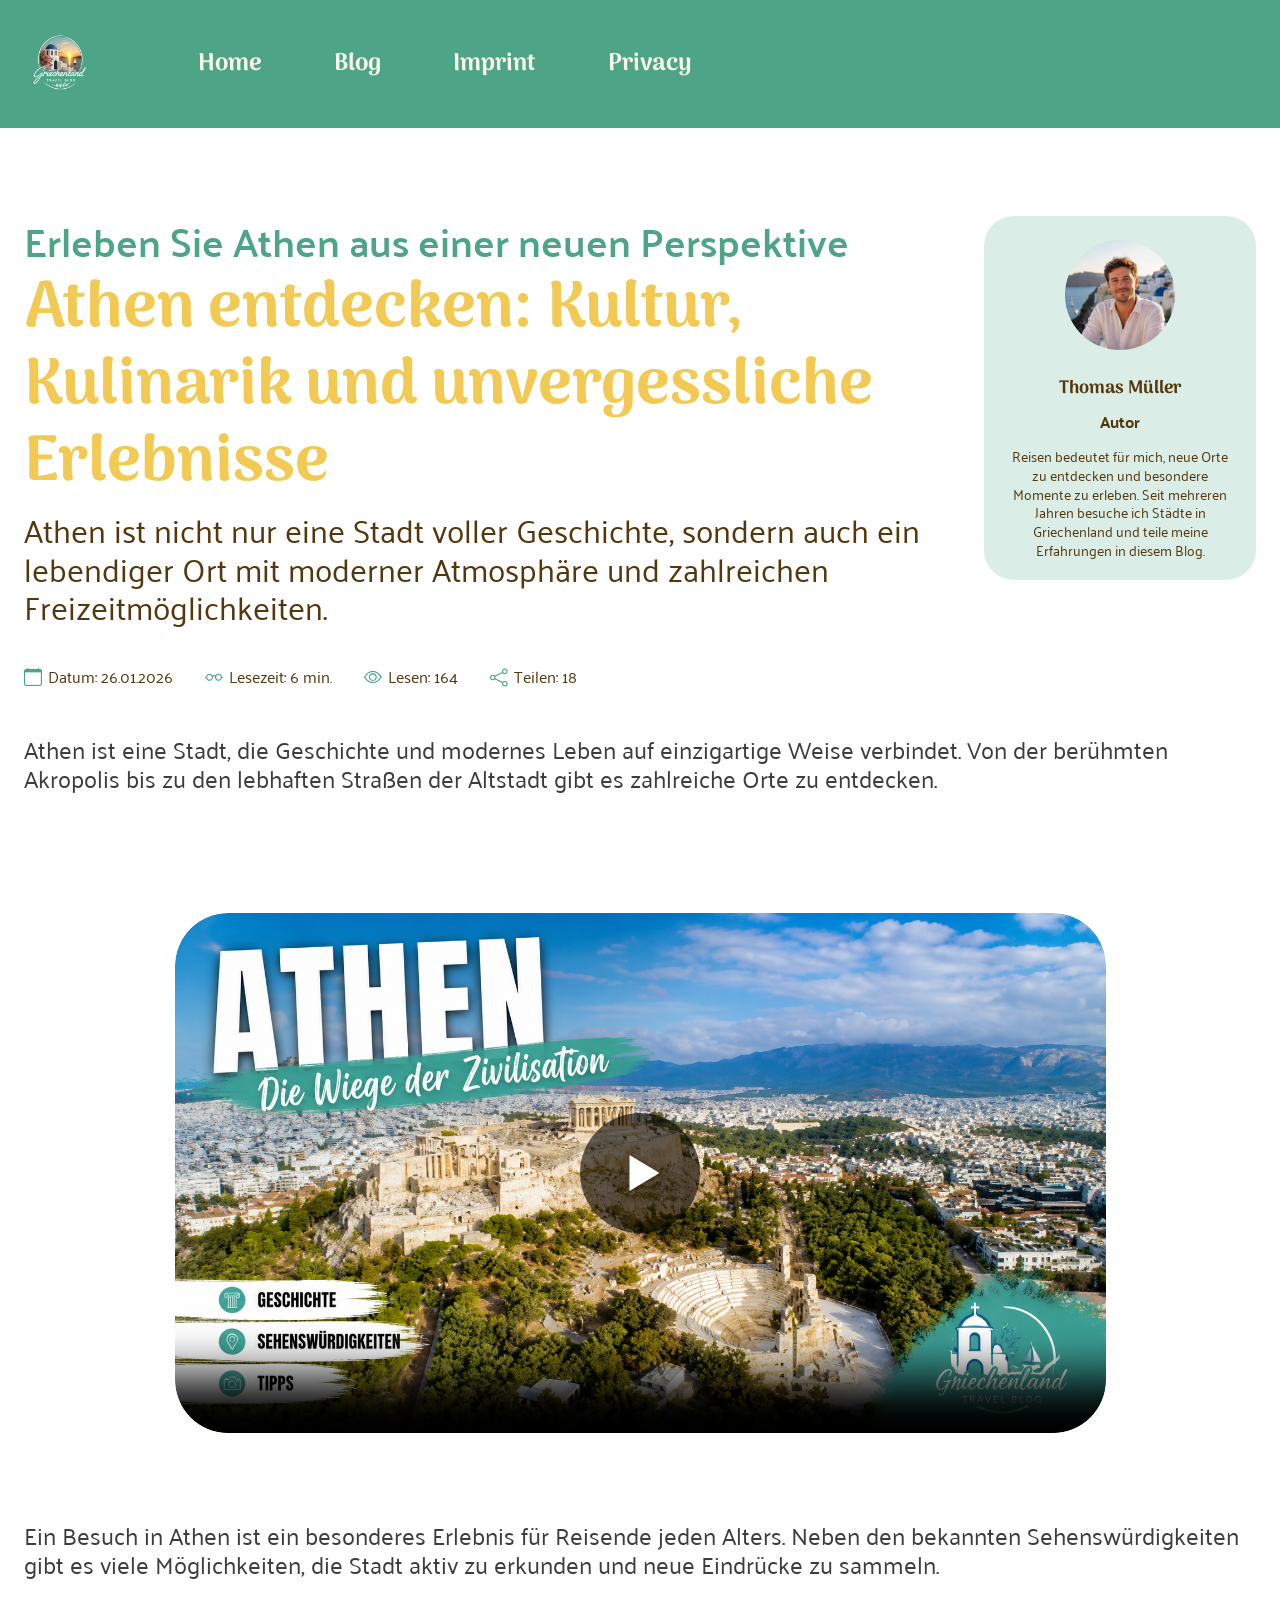
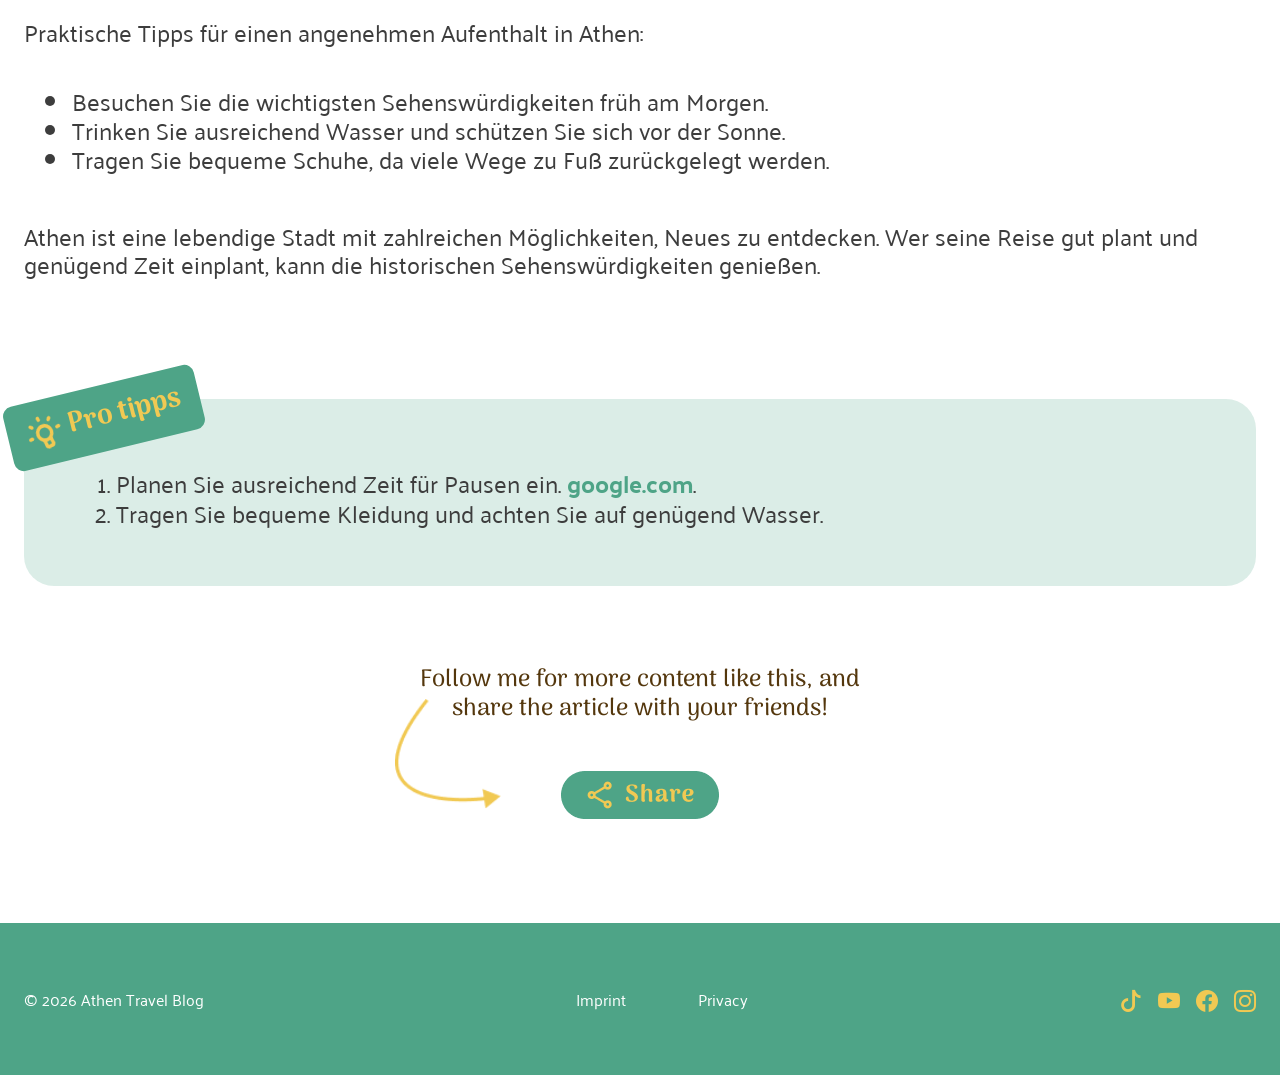
==== commit 3fcb5161: "Responsive angepasst" ====
--- a/articel02.html
+++ b/articel02.html
@@ -6,788 +6,756 @@
   <title>Griechenland Travel Blog</title>
 
   <link rel="icon" type="image/png" href="img/global/favicon.png">
-  <link rel="stylesheet" href="https://cdn.jsdelivr.net/npm/bootstrap-icons@1.11.3/font/bootstrap-icons.css">
+  <link rel="stylesheet" href="https://cdn.jsdelivr.net/npm/bootstrap-icons@1.11.3/font/bootstrap-icons.min.css">
 
   <style>
-    @import url("https://fonts.googleapis.com/css2?family=Arima:wght@400;500;600;700&family=Palanquin:wght@400;500;600;700&family=Palanquin+Dark:wght@600;700&display=swap");
-
-    :root {
-      --green: #4EA487;
-      --brown: #54370D;
-      --yellow: #F1C953;
-      --white: #FFFFFF;
-      --cream: #F8F5EB;
-      --dark: #3D3D3D;
-      --gray: #737373;
-      --green-light: #4EA48733;
-
-      --font-heading: "Arima", serif;
-      --font-body: "Palanquin", sans-serif;
-      --font-display: "Palanquin Dark", sans-serif;
-
-      --container: 1200px;
-    }
-
-    * {
-      box-sizing: border-box;
-      margin: 0;
-      padding: 0;
-    }
-
-    html {
-      scroll-behavior: smooth;
-    }
-
-    body {
-      background: var(--white);
-      color: var(--dark);
-      font-family: var(--font-body);
-      font-size: 24px;
-      line-height: 1.2;
-      overflow-x: hidden;
-    }
-
-    img,
-    video {
-      max-width: 100%;
-      display: block;
-    }
-
-    a {
-      color: inherit;
-      text-decoration: none;
-    }
-
-    .site-header {
-      width: 100%;
-      height: 128px;
-      background: var(--green);
-      display: flex;
-      align-items: center;
-    }
-
-    .header-inner {
-      width: min(1440px, calc(100% - 292px));
-      margin: 0 auto;
-      display: flex;
-      align-items: center;
-      gap: 102px;
-    }
-
-    .logo img {
-      width: 72px;
-      height: 72px;
-      object-fit: contain;
-    }
-
-    .main-nav {
-      display: flex;
-      align-items: center;
-      gap: 72px;
-    }
-
-    .main-nav a {
-      position: relative;
-      display: inline-flex;
-      align-items: center;
-      justify-content: center;
-      font-family: var(--font-heading);
-      font-size: 24px;
-      font-weight: 700;
-      line-height: 0.8;
-      color: var(--cream);
-    }
-
-    .main-nav a::after {
-      content: "";
-      position: absolute;
-      left: -3px;
-      right: -3px;
-      bottom: -8px;
-      height: 8px;
-      border-bottom: 3px solid var(--yellow);
-      border-radius: 50%;
-      transform: rotate(4deg) scaleX(0);
-      transform-origin: left center;
-      transition: transform 180ms ease;
-    }
-
-    .main-nav a:hover::after {
-      transform: rotate(4deg) scaleX(1);
-    }
-
-    main {
-      width: min(var(--container), calc(100% - 48px));
-      margin: 0 auto;
-      padding-top: 80px;
-      padding-bottom: 88px;
-    }
-
-    .hero {
-      display: grid;
-      grid-template-columns: 1fr 272px;
-      gap: 32px;
-      align-items: start;
-      margin-bottom: 88px;
-    }
-
-    .subtitle {
-      font-size: 40px;
-      font-weight: 600;
-      line-height: 1.2;
-      color: var(--green);
-      margin-bottom: 8px;
-    }
-
-    h1 {
-      font-family: var(--font-heading);
-      font-size: 64px;
-      font-weight: 700;
-      line-height: 1.2;
-      color: var(--yellow);
-      margin-bottom: 8px;
-    }
-
-    p {
-      font-size: 24px;
-      line-height: 1.2;
-      color: var(--dark);
-      margin-bottom: 40px;
-    }
-
-    .hero-text > p:not(.subtitle) {
-      font-size: 32px;
-      line-height: 1.2;
-      color: var(--brown);
-      margin-bottom: 40px;
-    }
-
-    .meta {
-      display: flex;
-      flex-wrap: wrap;
-      gap: 32px;
-      color: var(--brown);
-      font-size: 16px;
-    }
-
-    .meta span {
-      display: inline-flex;
-      align-items: center;
-      gap: 6px;
-    }
-
-    .meta i {
-      color: var(--green);
-      font-size: 18px;
-    }
-
-    .author {
-      width: 272px;
-      min-height: 351px;
-      background: var(--green-light);
-      border-radius: 30px;
-      padding: 24px 24px 20px;
-      text-align: center;
-      color: var(--brown);
-      display: flex;
-      flex-direction: column;
-      align-items: center;
-      flex-shrink: 0;
-    }
-
-    .author img {
-      width: 110px;
-      height: 110px;
-      border-radius: 50%;
-      object-fit: cover;
-      margin-bottom: 28px;
-    }
-
-    .author h3 {
-      font-family: var(--font-heading);
-      font-size: 18px;
-      font-weight: 700;
-      color: var(--brown);
-      margin-bottom: 12px;
-    }
-
-    .author strong {
-      font-size: 16px;
-      font-weight: 700;
-      color: var(--brown);
-      margin-bottom: 16px;
-    }
-
-    .author p {
-      width: 100%;
-      font-size: 14px;
-      line-height: 1.35;
-      color: var(--brown);
-      margin: 0;
-    }
-
-    .video-section {
-      padding-top: 80px;
-      padding-bottom: 88px;
-    }
-
-    .video-box {
-      position: relative;
-      border-radius: 53px;
-      overflow: hidden;
-      width: 880px;
-      max-width: 100%;
-      margin: 0 auto;
-    }
-
-    .video-box video {
-      width: 100%;
-      display: block;
-      border-radius: 53px;
-    }
-
-    .play-button {
-      position: absolute;
-      top: 50%;
-      left: 50%;
-      transform: translate(-50%, -50%);
-      width: 120px;
-      height: 120px;
-      background: rgba(0,0,0,0.6);
-      border-radius: 50%;
-      z-index: 2;
-      pointer-events: none;
-    }
-
-    .play-button::after {
-      content: "";
-      border-left: 30px solid white;
-      border-top: 18px solid transparent;
-      border-bottom: 18px solid transparent;
-      position: absolute;
-      top: 50%;
-      left: 50%;
-      transform: translate(-40%, -50%);
-    }
-
-    .video-box video:focus + .play-button,
-    .video-box video:active + .play-button {
-      display: none;
-    }
-
-    ul {
-      margin-left: 25px;
-      margin-bottom: 88px;
-      font-size: 24px;
-      line-height: 1.2;
-      color: var(--dark);
-    }
-
-    .pro-tip {
-      position: relative;
-      width: 100%;
-      min-height: 260px;
-      padding-top: 66px;
-      margin: 0 auto;
-    }
-
-    .label {
-      position: absolute;
-      left: 0;
-      top: 0;
-      z-index: 2;
-    }
-
-    .label img {
-      width: 220px;
-      height: auto;
-    }
-
-    .pro-tip ol {
-      background: var(--green-light);
-      border-radius: 30px;
-      padding: 48px 32px 32px 64px;
-      font-size: 24px;
-      line-height: 1.2;
-      color: var(--dark);
-    }
-
-    .pro-tip a {
-      color: var(--green);
-      font-weight: 700;
-    }
-
-    .share {
-      width: min(493px, 100%);
-      margin: 0 auto;
-      padding-top: 80px;
-      padding-bottom: 88px;
-      text-align: center;
-      display: flex;
-      flex-direction: column;
-      gap: 48px;
-      align-items: center;
-    }
-
-    .share p {
-      font-family: var(--font-heading);
-      font-size: 24px;
-      font-weight: 500;
-      color: var(--brown);
-      margin: 0;
-    }
-
-    button {
-      min-width: 139px;
-      height: 48px;
-      border-radius: 40px;
-      padding: 0 24px;
-      border: 1px solid rgba(48, 48, 48, 0.5);
-      background: transparent;
-      color: var(--gray);
-      cursor: pointer;
-      font-family: var(--font-heading);
-      font-size: 24px;
-      font-weight: 700;
-      letter-spacing: 0.05em;
-    }
-
-    button:hover {
-      background: var(--green);
-      color: var(--yellow);
-      border-color: var(--green);
-      box-shadow: 0 4px 4px rgba(78, 164, 135, 0.3);
-    }
-
-    .site-footer {
-      width: 100%;
-      min-height: 152px;
-      background: var(--green);
-      display: flex;
-      align-items: center;
-      padding: 60px 120px;
-    }
-
-    .footer-inner {
-      width: min(1200px, 100%);
-      margin: 0 auto;
-      display: flex;
-      align-items: center;
-      justify-content: space-between;
-      gap: 48px;
-    }
-
-    .footer-copy {
-      color: var(--white);
-      font-size: 18px;
-      line-height: 1.2;
-    }
-
-    .footer-links {
-      display: flex;
-      align-items: center;
-      gap: 72px;
-    }
-
-    .footer-links a {
-      color: var(--white);
-      font-size: 16px;
-      font-weight: 400;
-      line-height: 1.2;
-    }
-
-    .footer-socials {
-      display: flex;
-      align-items: center;
-      gap: 16px;
-    }
-
-    .footer-socials a {
-      color: var(--yellow);
-      font-size: 22px;
-    }
-
-    .footer-bottom {
-      display: contents;
-    }
-
-    .mobile-bottom-nav {
-      display: none;
-    }
-
-    @media (max-width: 1024px) {
-      body {
-        font-size: 20px;
-      }
-
-      .site-header {
-        height: auto;
-        padding: 28px 0;
-      }
-
-      .header-inner {
-        width: calc(100% - 64px);
-        gap: 56px;
-        justify-content: space-between;
-      }
-
-      .main-nav {
-        gap: 36px;
-      }
-
-      .main-nav a {
-        font-size: 22px;
-      }
-
-      main {
-        width: calc(100% - 64px);
-        padding-top: 64px;
-        padding-bottom: 72px;
-      }
-
-      .hero {
-        grid-template-columns: 1fr 250px;
-        gap: 28px;
-        margin-bottom: 64px;
-      }
-
-      .subtitle {
-        font-size: 32px;
-      }
-
-      h1 {
-        font-size: 52px;
-      }
-
-      .hero-text > p:not(.subtitle) {
-        font-size: 26px;
-      }
-
-      p,
-      ul {
-        font-size: 21px;
-      }
-
-      .meta {
-        gap: 16px 24px;
-      }
-
-      .author {
-        width: 250px;
-      }
-
-      .video-section {
-        padding-top: 56px;
-        padding-bottom: 64px;
-      }
-
-      .video-box {
-        width: 100%;
-        border-radius: 40px;
-      }
-
-      .video-box video {
-        border-radius: 40px;
-      }
-
-      .play-button {
-        width: 96px;
-        height: 96px;
-      }
-
-      .play-button::after {
-        border-left-width: 24px;
-        border-top-width: 15px;
-        border-bottom-width: 15px;
-      }
-
-      ul {
-        margin-bottom: 64px;
-      }
-
-      .pro-tip ol {
-        font-size: 21px;
-      }
-
-      .site-footer {
-        padding: 48px 48px;
-      }
-
-      .footer-inner {
-        gap: 32px;
-      }
-
-      .footer-links {
-        gap: 36px;
-      }
-    }
-
-    @media (max-width: 850px) {
-      .header-inner {
-        flex-direction: column;
-        gap: 24px;
-      }
-
-      .main-nav {
-        flex-wrap: wrap;
-        justify-content: center;
-      }
-
-      .hero {
-        grid-template-columns: 1fr;
-      }
-
-      .author {
-        width: 100%;
-        max-width: 420px;
-        margin: 0 auto;
-      }
-
-      .footer-inner {
-        flex-direction: column;
-        text-align: center;
-      }
-    }
-
-    @media (max-width: 767px) {
-      body {
-        font-size: 16px;
-      }
-
-      .site-header {
-        padding: 20px 0;
-      }
-
-      .header-inner {
-        width: calc(100% - 32px);
-      }
-
-      .logo img {
-        width: 64px;
-        height: 64px;
-      }
-
-      .main-nav {
-        gap: 20px;
-      }
-
-      .main-nav a {
-        font-size: 20px;
-      }
-
-      main {
-        width: min(345px, calc(100% - 30px));
-        padding-top: 40px;
-        padding-bottom: 56px;
-      }
-
-      .hero {
-        gap: 24px;
-        margin-bottom: 40px;
-      }
-
-      .subtitle {
-        font-size: 20px;
-      }
-
-      h1 {
-        font-size: 40px;
-        line-height: 1;
-      }
-
-      .hero-text > p:not(.subtitle) {
-        font-size: 18px;
-        margin-bottom: 24px;
-      }
-
-      p,
-      ul {
-        font-size: 16px;
-        color: var(--brown);
-        margin-bottom: 32px;
-      }
-
-      .meta {
-        gap: 8px 16px;
-        font-size: 16px;
-      }
-
-      .author {
-        width: 100%;
-        min-height: auto;
-        padding: 24px 20px;
-      }
-
-      .author img {
-        width: 100px;
-        height: 100px;
-        margin-bottom: 20px;
-      }
-
-      .video-section {
-        padding-top: 32px;
-        padding-bottom: 48px;
-      }
-
-      .video-box,
-      .video-box video {
-        border-radius: 30px;
-      }
-
-      .play-button {
-        width: 72px;
-        height: 72px;
-      }
-
-      .play-button::after {
-        border-left-width: 18px;
-        border-top-width: 11px;
-        border-bottom-width: 11px;
-      }
-
-      ul {
-        margin-left: 20px;
-        margin-bottom: 48px;
-      }
-
-      .pro-tip {
-        min-height: 309px;
-        padding-top: 71px;
-      }
-
-      .label {
-        left: -8px;
-        top: -10px;
-      }
-
-      .label img {
-        width: 180px;
-      }
-
-      .pro-tip ol {
-        min-height: 238px;
-        padding: 32px 16px 24px 36px;
-        font-size: 16px;
-        color: var(--brown);
-      }
-
-      .share {
-        padding-top: 56px;
-        padding-bottom: 56px;
-        gap: 32px;
-      }
-
-      .share p {
-        font-size: 22px;
-      }
-
-      button {
-        font-size: 22px;
-      }
-
-      .site-footer {
-        position: relative;
-        width: 100%;
-        height: 134px;
-        min-height: 134px;
-        padding: 24px 36px;
-        background: #4EA487;
-        display: flex;
-        align-items: stretch;
-      }
-
-      .footer-inner {
-        width: 100%;
-        height: 100%;
-        margin: 0;
-        position: relative;
-        display: block;
-        text-align: left;
-      }
-
-      .footer-links {
-        display: flex;
-        flex-direction: column;
-        align-items: flex-start;
-        gap: 8px;
-      }
-
-      .footer-links a {
-        font-size: 16px;
-        color: var(--white);
-      }
-
-      .footer-bottom {
-        position: absolute;
-        left: 0;
-        bottom: 0;
-        width: 100%;
-        display: flex;
-        justify-content: space-between;
-        align-items: center;
-        gap: 22px;
-      }
-
-      .footer-copy {
-        font-size: 14px;
-        color: var(--white);
-        white-space: nowrap;
-      }
-
-      .footer-socials {
-        display: flex;
-        align-items: center;
-        gap: 12px;
-        flex-shrink: 0;
-      }
-
-      .footer-socials a {
-        font-size: 22px;
-        color: var(--yellow);
-      }
-
-      .mobile-bottom-nav {
-        width: 100%;
-        height: 88px;
-        background: var(--yellow);
-        display: flex;
-        justify-content: center;
-        align-items: center;
-        gap: 52px;
-      }
-
-      .mobile-bottom-nav a {
-        width: 40px;
-        height: 40px;
-        display: flex;
-        align-items: center;
-        justify-content: center;
-      }
-
-      .mobile-bottom-nav img {
-        width: 31px;
-        height: 34px;
-        object-fit: contain;
-      }
-    }
-
-    @media (max-width: 380px) {
-      h1 {
-        font-size: 36px;
-      }
-
-      .main-nav {
-        gap: 16px;
-      }
-
-      .main-nav a {
-        font-size: 18px;
-      }
-
-      .label img {
-        width: 160px;
-      }
-    }
+@import url("https://fonts.googleapis.com/css2?family=Arima:wght@400;500;600;700&family=Palanquin:wght@400;500;600;700&family=Palanquin+Dark:wght@600;700&display=swap");
+
+:root {
+  --green: #4EA487;
+  --brown: #54370D;
+  --yellow: #F1C953;
+  --white: #FFFFFF;
+  --cream: #F8F5EB;
+  --dark: #3D3D3D;
+  --green-light: #4EA48733;
+  --primary-green: #4EA487;
+  --primary-yellow: #F1C953;
+  --font-heading: "Arima", serif;
+  --font-body: "Palanquin", sans-serif;
+  --frame: 1440px;
+}
+
+* {
+  box-sizing: border-box;
+  margin: 0;
+  padding: 0;
+}
+
+html {
+  scroll-behavior: smooth;
+}
+
+body {
+  background: var(--white);
+  color: var(--dark);
+  font-family: var(--font-body);
+  font-size: 24px;
+  line-height: 1.2;
+  overflow-x: hidden;
+}
+
+img,
+video {
+  max-width: 100%;
+  display: block;
+}
+
+a {
+  color: inherit;
+  text-decoration: none;
+}
+
+.site-header {
+  width: 100%;
+  height: 128px;
+  background: var(--green);
+  display: flex;
+  align-items: center;
+}
+
+.header-inner {
+  width: min(var(--frame), calc(100% - 48px));
+  margin: 0 auto;
+  display: flex;
+  align-items: center;
+  gap: 102px;
+}
+
+.logo img {
+  width: 72px;
+  height: 72px;
+  object-fit: contain;
+}
+
+.main-nav {
+  display: flex;
+  align-items: center;
+  gap: 72px;
+}
+
+.main-nav a {
+  position: relative;
+  font-family: var(--font-heading);
+  font-size: 24px;
+  font-weight: 700;
+  color: var(--cream);
+}
+
+.main-nav a::after {
+  content: "";
+  position: absolute;
+  left: -3px;
+  right: -3px;
+  bottom: -8px;
+  height: 8px;
+  border-bottom: 3px solid var(--yellow);
+  border-radius: 50%;
+  transform: rotate(4deg) scaleX(0);
+  transform-origin: left center;
+  transition: transform 180ms ease;
+}
+
+.main-nav a:hover::after {
+  transform: rotate(4deg) scaleX(1);
+}
+
+main {
+  width: min(var(--frame), calc(100% - 48px));
+  margin: 0 auto;
+  padding-top: 88px;
+  padding-bottom: 56px;
+}
+
+.hero {
+  display: grid;
+  grid-template-columns: 1fr 272px;
+  gap: 32px;
+  align-items: start;
+  margin-bottom: 48px;
+}
+
+.subtitle {
+  font-size: 40px;
+  font-weight: 600;
+  color: var(--green);
+  margin-bottom: 8px;
+}
+
+h1 {
+  font-family: var(--font-heading);
+  font-size: 64px;
+  font-weight: 700;
+  color: var(--yellow);
+  margin-bottom: 8px;
+  line-height: 1.2;
+}
+
+p {
+  font-size: 24px;
+  color: var(--dark);
+  margin-bottom: 40px;
+}
+
+.hero-text > p:not(.subtitle) {
+  font-size: 32px;
+  color: var(--brown);
+}
+
+.meta {
+  display: flex;
+  flex-wrap: wrap;
+  gap: 32px;
+  color: var(--brown);
+  font-size: 16px;
+}
+
+.meta span {
+  display: inline-flex;
+  align-items: center;
+  gap: 6px;
+}
+
+.meta i {
+  color: var(--green);
+  font-size: 18px;
+}
+
+.author {
+  width: 272px;
+  min-height: 351px;
+  background: var(--green-light);
+  border-radius: 30px;
+  padding: 24px 24px 20px;
+  text-align: center;
+  color: var(--brown);
+  display: flex;
+  flex-direction: column;
+  align-items: center;
+}
+
+.author img {
+  width: 110px;
+  height: 110px;
+  border-radius: 50%;
+  object-fit: cover;
+  margin-bottom: 28px;
+}
+
+.author h3 {
+  font-family: var(--font-heading);
+  font-size: 18px;
+  font-weight: 700;
+  margin-bottom: 12px;
+}
+
+.author strong {
+  font-size: 16px;
+  margin-bottom: 16px;
+}
+
+.author p {
+  font-size: 14px;
+  line-height: 1.35;
+  color: var(--brown);
+  margin: 0;
+}
+
+.video-section {
+  padding-top: 80px;
+  padding-bottom: 88px;
+}
+
+.video-box {
+  position: relative;
+  width: 931px;
+  max-width: 100%;
+  aspect-ratio: 931 / 520;
+  border-radius: 53px;
+  overflow: hidden;
+  margin: 0 auto;
+}
+
+.video-box video {
+  width: 100%;
+  height: 100%;
+  border-radius: 53px;
+  object-fit: cover;
+}
+
+.play-button {
+  position: absolute;
+  inset: 0;
+  z-index: 2;
+  pointer-events: none;
+}
+
+.play-button::before {
+  content: "";
+  position: absolute;
+  top: 50%;
+  left: 50%;
+  transform: translate(-50%, -50%);
+  width: 120px;
+  height: 120px;
+  background: rgba(0, 0, 0, 0.6);
+  border-radius: 50%;
+}
+
+.play-button::after {
+  content: "";
+  position: absolute;
+  top: 50%;
+  left: 50%;
+  transform: translate(-35%, -50%);
+  border-left: 30px solid white;
+  border-top: 18px solid transparent;
+  border-bottom: 18px solid transparent;
+}
+
+ul {
+  margin-left: 48px;
+  margin-bottom: 48px;
+  font-size: 24px;
+  color: var(--dark);
+}
+
+.pro-share-wrapper {
+  width: 100%;
+  margin: 0 auto;
+  padding-top: 40px;
+  padding-bottom: 48px;
+}
+
+.padding-center {
+  padding-left: 60px;
+  padding-right: 60px;
+}
+
+.pro-tipps-section {
+  position: relative;
+  background-color: var(--green-light);
+  border-radius: 30px;
+  padding: 70px 60px 58px;
+  margin-top: 40px;
+  margin-bottom: 80px;
+}
+
+.pro-tipps {
+  background-color: var(--green);
+  width: 195.92px;
+  height: 66px;
+  display: flex;
+  align-items: center;
+  justify-content: center;
+  color: var(--yellow);
+  font-size: 28px;
+  font-family: var(--font-heading);
+  font-weight: 700;
+  border-radius: 10px;
+  transform: rotate(-13.67deg);
+  position: absolute;
+  top: -14px;
+  left: -18px;
+  margin: 0;
+  gap: 8px;
+}
+
+.pro-tipps img {
+  width: 34px;
+  height: 34px;
+}
+
+.pro-tipps-section ol {
+  font-size: 24px;
+  line-height: 1.2;
+  color: var(--dark);
+  margin-left: 32px;
+  margin-bottom: 0;
+}
+
+.link-green {
+  color: var(--green);
+  font-weight: 700;
+}
+
+.share-section {
+  width: 493px;
+  max-width: 100%;
+  margin: 0 auto;
+  display: flex;
+  flex-direction: column;
+  align-items: center;
+  gap: 48px;
+  font-family: var(--font-heading);
+  text-align: center;
+  position: relative;
+}
+
+.share-section p {
+  width: 493px;
+  max-width: 100%;
+  font-family: var(--font-heading);
+  font-size: 24px;
+  font-weight: 500;
+  line-height: 120%;
+  color: var(--brown);
+  margin: 0;
+}
+
+.share-arrow {
+  position: absolute;
+  bottom: 10px;
+  left: 1px;
+  width: 106.9px;
+  height: auto;
+}
+
+.share-arrow-mobile {
+  display: none;
+}
+
+.share-content {
+  position: relative;
+  display: flex;
+  justify-content: center;
+  align-items: center;
+}
+
+.share-dropdown {
+  position: relative;
+}
+
+.share-btn {
+  width: 158px;
+  height: 48px;
+  border: none;
+  background: transparent;
+  cursor: pointer;
+  padding: 0;
+  display: flex;
+  align-items: center;
+  justify-content: center;
+  list-style: none;
+}
+
+.share-btn::-webkit-details-marker {
+  display: none;
+}
+
+.share-btn img {
+  width: 158px;
+  height: 48px;
+  display: block;
+}
+
+.share-menu {
+  display: none;
+  position: absolute;
+  top: 58px;
+  left: 50%;
+  transform: translateX(-50%);
+  min-width: 150px;
+  background: var(--white);
+  border-radius: 14px;
+  padding: 12px;
+  box-shadow: 0 8px 20px rgba(0, 0, 0, 0.18);
+  z-index: 50;
+  flex-direction: column;
+  gap: 10px;
+  text-align: left;
+}
+
+.share-dropdown[open] .share-menu {
+  display: flex;
+}
+
+.share-menu a {
+  color: var(--green);
+  font-family: var(--font-heading);
+  font-size: 18px;
+  font-weight: 600;
+  white-space: nowrap;
+}
+
+.site-footer {
+  width: 100%;
+  min-height: 152px;
+  padding: 60px 0;
+  background: var(--green);
+  display: flex;
+  align-items: center;
+}
+
+.footer-inner {
+  width: min(var(--frame), calc(100% - 48px));
+  margin: 0 auto;
+  display: flex;
+  align-items: center;
+  justify-content: space-between;
+  gap: 48px;
+}
+
+.footer-copy,
+.footer-links a {
+  color: var(--white);
+  font-size: 16px;
+}
+
+.footer-links {
+  display: flex;
+  gap: 72px;
+}
+
+.footer-socials {
+  display: flex;
+  gap: 16px;
+}
+
+.footer-socials a {
+  color: var(--yellow);
+  font-size: 22px;
+}
+
+/* MOBILE MENU */
+.mobile-menu {
+  display: none;
+}
+
+.mobile-menu a {
+  color: var(--primary-green);
+  line-height: 1;
+  text-decoration: none;
+}
+
+/* TABLET */
+@media (max-width: 1100px) {
+  .header-inner {
+    gap: 48px;
+  }
+
+  .main-nav {
+    gap: 32px;
+  }
+
+  main {
+    width: calc(100% - 48px);
+  }
+
+  .hero {
+    grid-template-columns: 1fr;
+  }
+
+  .author {
+    width: 100%;
+    min-height: auto;
+  }
+
+  h1 {
+    font-size: 56px;
+  }
+
+  .subtitle {
+    font-size: 34px;
+  }
+
+  .hero-text > p:not(.subtitle) {
+    font-size: 26px;
+  }
+}
+
+/* MOBILE BIS 500PX */
+@media (max-width: 500px) {
+  body {
+    font-size: 16px;
+    padding-bottom: 88px;
+  }
+
+  .site-header {
+    height: 70px;
+    min-height: 70px;
+    padding: 5px 16px;
+    justify-content: center;
+  }
+
+  .header-inner {
+    width: 100%;
+    height: 60px;
+    justify-content: center;
+    gap: 0;
+  }
+
+  .logo img {
+    width: 56px;
+    height: 56px;
+  }
+
+  .main-nav {
+    display: none;
+  }
+
+  main {
+    width: calc(100% - 30px);
+    padding-top: 32px;
+    padding-bottom: 32px;
+  }
+
+  .hero {
+    grid-template-columns: 1fr;
+    gap: 32px;
+    margin-bottom: 40px;
+  }
+
+  h1 {
+    font-size: 40px;
+    line-height: 1.1;
+  }
+
+  .subtitle {
+    font-size: 24px;
+  }
+
+  .hero-text > p:not(.subtitle),
+  p,
+  ul {
+    font-size: 16px;
+    color: var(--brown);
+  }
+
+  p {
+    margin-bottom: 32px;
+  }
+
+  ul {
+    margin-left: 24px;
+    margin-bottom: 40px;
+  }
+
+  .meta {
+    gap: 16px;
+    font-size: 14px;
+  }
+
+  .video-section {
+    padding-top: 32px;
+    padding-bottom: 40px;
+  }
+
+  .video-box {
+    width: 100%;
+    border-radius: 28px;
+  }
+
+  .video-box video {
+    border-radius: 28px;
+  }
+
+  .play-button {
+    display: none;
+  }
+
+  .padding-center {
+    padding-left: 0;
+    padding-right: 0;
+  }
+
+  .pro-tipps-section {
+    margin-top: 40px;
+    margin-bottom: 64px;
+    padding: 70px 18px 40px;
+  }
+
+  .pro-tipps {
+    width: 195px;
+    height: 66px;
+    font-size: 24px;
+    top: -8px;
+    left: 6px;
+  }
+
+  .pro-tipps-section ol {
+    font-size: 16px;
+    margin-left: 20px;
+  }
+
+  .share-section {
+    width: 100%;
+    max-width: 345px;
+    gap: 40px;
+  }
+
+  .share-section p {
+    width: 100%;
+    max-width: 345px;
+    font-size: 18px;
+  }
+
+  .share-arrow {
+    display: none;
+  }
+
+  .share-arrow-mobile {
+    display: block;
+    position: absolute;
+    bottom: 48px;
+    left: 18px;
+    width: 70px;
+  }
+
+  .share-btn,
+  .share-btn img {
+    width: 140px;
+    height: 44px;
+  }
+
+  .site-footer {
+    min-height: 134px;
+    margin-top: 80px;
+    padding: 30px 24px;
+    align-items: flex-end;
+  }
+
+  .footer-inner {
+    width: 100%;
+    display: grid;
+    grid-template-columns: minmax(0, 147px) minmax(0, 153px);
+    grid-template-rows: auto auto;
+    align-items: end;
+    justify-content: space-between;
+    gap: 8px 44px;
+    text-align: left;
+  }
+
+  .footer-links {
+    grid-column: 1;
+    grid-row: 1;
+    flex-direction: column;
+    align-items: flex-start;
+    gap: 8px;
+  }
+
+  .footer-copy {
+    grid-column: 1;
+    grid-row: 2;
+    font-size: 16px;
+  }
+
+  .footer-socials {
+    grid-column: 2;
+    grid-row: 1 / 3;
+    justify-self: end;
+    align-self: end;
+  }
+
+  .mobile-menu {
+    position: fixed;
+    left: 0;
+    bottom: 0;
+    z-index: 999999;
+    width: 100%;
+    height: 88px;
+    display: flex !important;
+    align-items: center;
+    justify-content: center;
+    padding: 24px 25px;
+    background: var(--primary-yellow);
+  }
+
+  .mobile-menu-inner {
+    width: 304px;
+    height: 40px;
+    display: flex;
+    align-items: center;
+    justify-content: space-between;
+  }
+
+  .mobile-menu a {
+    width: 40px;
+    height: 40px;
+    display: inline-flex;
+    align-items: center;
+    justify-content: center;
+  }
+
+  .mobile-menu i {
+    font-size: 34px;
+    color: var(--primary-green);
+  }
+}
+
+/* EXTRA KLEIN BIS 368PX */
+@media (max-width: 368px) {
+  main {
+    width: calc(100% - 24px);
+  }
+
+  h1 {
+    font-size: 34px;
+  }
+
+  .subtitle {
+    font-size: 21px;
+  }
+
+  .mobile-menu {
+    display: flex !important;
+  }
+
+  .mobile-menu-inner {
+    width: 304px;
+    max-width: 100%;
+  }
+}
   </style>
 </head>
 
@@ -812,11 +780,9 @@
   <section class="hero">
     <div class="hero-text">
       <p class="subtitle">Erleben Sie Athen aus einer neuen Perspektive</p>
-
       <h1>Athen entdecken: Kultur, Kulinarik und unvergessliche Erlebnisse</h1>
-
       <p>
-        Athen ist nicht nur eine Stadt voller Geschichte, sondern auch ein lebendiger Ort mit moderner Atmosphäre und zahlreichen Freizeitmöglichkeiten. Zwischen historischen Sehenswürdigkeiten, belebten Straßen und traditionellen Restaurants können Besucher das echte Leben der Stadt kennenlernen.
+        Athen ist nicht nur eine Stadt voller Geschichte, sondern auch ein lebendiger Ort mit moderner Atmosphäre und zahlreichen Freizeitmöglichkeiten.
       </p>
 
       <div class="meta">
@@ -832,7 +798,7 @@
       <h3>Thomas Müller</h3>
       <strong>Autor</strong>
       <p>
-        Reisen bedeutet für mich, neue Orte zu entdecken und besondere Momente zu erleben. Athen gehört zu meinen Lieblingszielen, weil die Stadt Geschichte, Kultur und modernes Leben verbindet.
+        Reisen bedeutet für mich, neue Orte zu entdecken und besondere Momente zu erleben. Seit mehreren Jahren besuche ich Städte in Griechenland und teile meine Erfahrungen in diesem Blog.
       </p>
     </aside>
   </section>
@@ -843,16 +809,15 @@
 
   <section class="video-section">
     <div class="video-box">
-      <video controls poster="video/video-poster.jpg" tabindex="0">
+      <video controls poster="video/video-poster.jpg">
         <source src="video/article02-video.mp4" type="video/mp4">
       </video>
-
       <div class="play-button"></div>
     </div>
   </section>
 
   <p>
-    Ein Besuch in Athen ist ein besonderes Erlebnis für Reisende jeden Alters. Ob ein Spaziergang durch enge Gassen, ein Essen in einer traditionellen Taverne oder ein Blick über die Stadt bei Sonnenuntergang – Athen hinterlässt bleibende Erinnerungen.
+    Ein Besuch in Athen ist ein besonderes Erlebnis für Reisende jeden Alters. Neben den bekannten Sehenswürdigkeiten gibt es viele Möglichkeiten, die Stadt aktiv zu erkunden und neue Eindrücke zu sammeln.
   </p>
 
   <p>Praktische Tipps für einen angenehmen Aufenthalt in Athen:</p>
@@ -864,74 +829,73 @@
   </ul>
 
   <p>
-    Athen ist eine lebendige Stadt mit zahlreichen Möglichkeiten, Neues zu entdecken. Wer seine Reise gut plant, kann historische Sehenswürdigkeiten, griechische Küche und die besondere Atmosphäre der Stadt genießen.
+    Athen ist eine lebendige Stadt mit zahlreichen Möglichkeiten, Neues zu entdecken. Wer seine Reise gut plant und genügend Zeit einplant, kann die historischen Sehenswürdigkeiten genießen.
   </p>
 
-  <section class="pro-tip">
-    <div class="label">
-      <img src="img/global/tip-icon.svg" alt="Pro Tipps">
+  <section class="pro-share-wrapper">
+    <div class="padding-center pro-tipps-section">
+      <p class="pro-tipps">
+        <img src="./img/wb_incandescent.png" alt="light bulb"> Pro tipps
+      </p>
+
+      <ol>
+        <li>
+          Planen Sie ausreichend Zeit für Pausen ein.
+          <a href="https://www.google.com/" class="link-green">google.com</a>.
+        </li>
+        <li>
+          Tragen Sie bequeme Kleidung und achten Sie auf genügend Wasser.
+        </li>
+      </ol>
     </div>
 
-    <ol>
-      <li>
-        Planen Sie ausreichend Zeit für Pausen ein, besonders bei hohen Temperaturen im Sommer.
-        <a href="#">Useful link.</a>
-      </li>
-      <li>
-        Tragen Sie bequeme Kleidung und achten Sie auf genügend Wasser während Ihrer Ausflüge.
-      </li>
-    </ol>
-  </section>
-
-  <section class="share">
-    <p>
-      Folge mir für weitere spannende Inhalte und teile den Artikel mit deinen Freunden!
-    </p>
-
-    <button>Share</button>
+    <div class="share-section">
+      <p>Follow me for more content like this, and share the article with your friends!</p>
+
+      <img src="./img/Vector 12.png" alt="arrow" class="share-arrow">
+      <img src="./img/Vector16.png" alt="arrow" class="share-arrow-mobile">
+
+      <div class="share-content">
+        <details class="share-dropdown">
+          <summary class="share-btn" aria-label="Artikel teilen">
+            <img src="./img/share-btn.png" alt="Share">
+          </summary>
+
+          <div class="share-menu">
+            <a href="https://www.linkedin.com/sharing/share-offsite/?url=https://deine-domain.de/article02.html" target="_blank" rel="noopener noreferrer">LinkedIn</a>
+            <a href="https://wa.me/?text=https://deine-domain.de/article02.html" target="_blank" rel="noopener noreferrer">WhatsApp</a>
+          </div>
+        </details>
+      </div>
+    </div>
   </section>
 </main>
 
 <footer class="site-footer">
   <div class="footer-inner">
+    <div class="footer-copy">© 2026 Athen Travel Blog</div>
 
     <div class="footer-links">
       <a href="imprint.html">Imprint</a>
       <a href="privacy.html">Privacy</a>
     </div>
 
-    <div class="footer-bottom">
-      <div class="footer-copy">
-        © 2026 Athen Travel Blog
-      </div>
-
-      <div class="footer-socials" aria-label="Social Media Links">
-        <a href="#" aria-label="TikTok"><i class="bi bi-tiktok"></i></a>
-        <a href="#" aria-label="YouTube"><i class="bi bi-youtube"></i></a>
-        <a href="#" aria-label="Facebook"><i class="bi bi-facebook"></i></a>
-        <a href="#" aria-label="Instagram"><i class="bi bi-instagram"></i></a>
-      </div>
+    <div class="footer-socials">
+      <a href="#" aria-label="TikTok"><i class="bi bi-tiktok"></i></a>
+      <a href="#" aria-label="YouTube"><i class="bi bi-youtube"></i></a>
+      <a href="#" aria-label="Facebook"><i class="bi bi-facebook"></i></a>
+      <a href="#" aria-label="Instagram"><i class="bi bi-instagram"></i></a>
     </div>
-
   </div>
 </footer>
 
-<nav class="mobile-bottom-nav" aria-label="Mobile Navigation">
-  <a href="index.html" aria-label="Home">
-    <img src="img/Home.png" alt="Home">
-  </a>
-
-  <a href="article01.html" aria-label="Blog">
-    <img src="img/rocket_launch.png" alt="Blog">
-  </a>
-
-  <a href="imprint.html" aria-label="Imprint">
-    <img src="img/live_help.png" alt="Imprint">
-  </a>
-
-  <a href="privacy.html" aria-label="Privacy">
-    <img src="img/person_pin.png" alt="Privacy">
-  </a>
+<nav class="mobile-menu" aria-label="Mobile Navigation">
+  <div class="mobile-menu-inner">
+    <a href="index.html" aria-label="Home"><i class="bi bi-house-door-fill"></i></a>
+    <a href="#highlights" aria-label="Highlights"><i class="bi bi-rocket-takeoff-fill"></i></a>
+    <a href="#faq" aria-label="FAQ"><i class="bi bi-question-circle-fill"></i></a>
+    <a href="#contact" aria-label="Kontakt"><i class="bi bi-person-lines-fill"></i></a>
+  </div>
 </nav>
 
 </body>
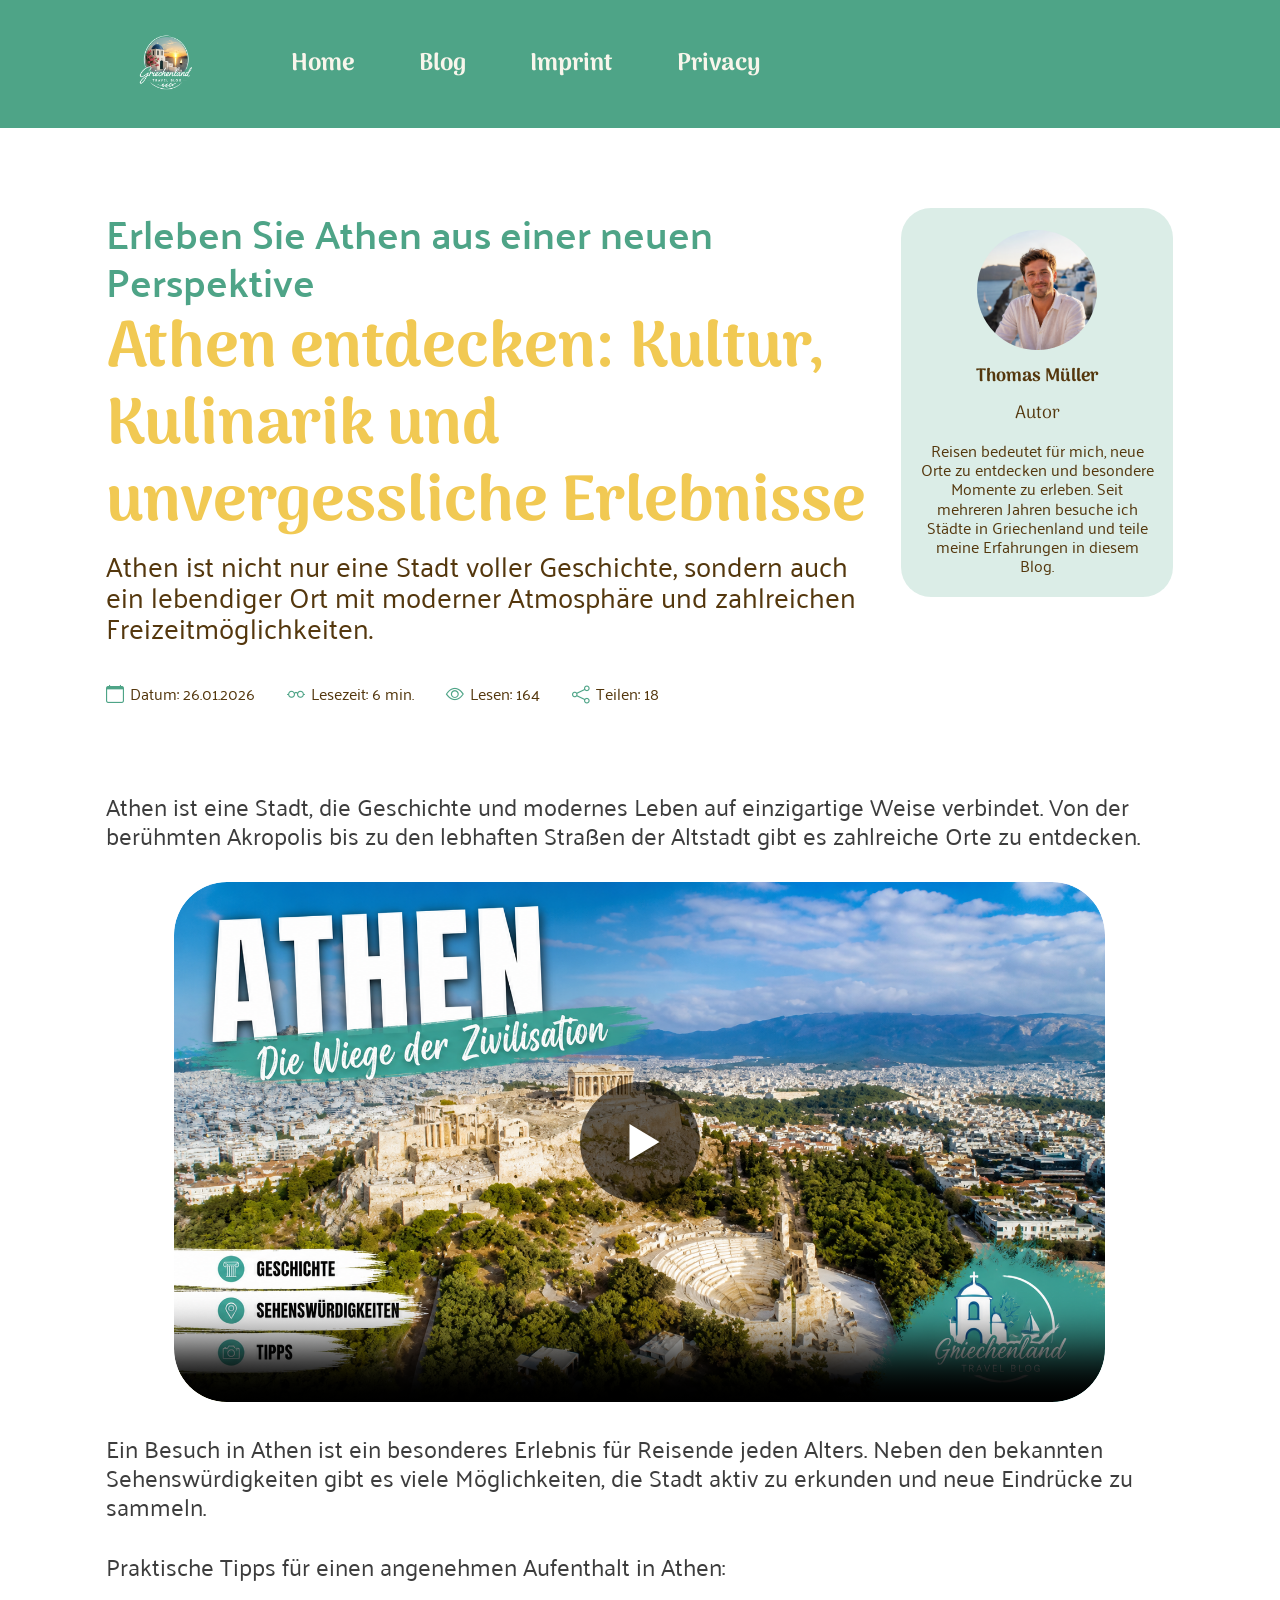
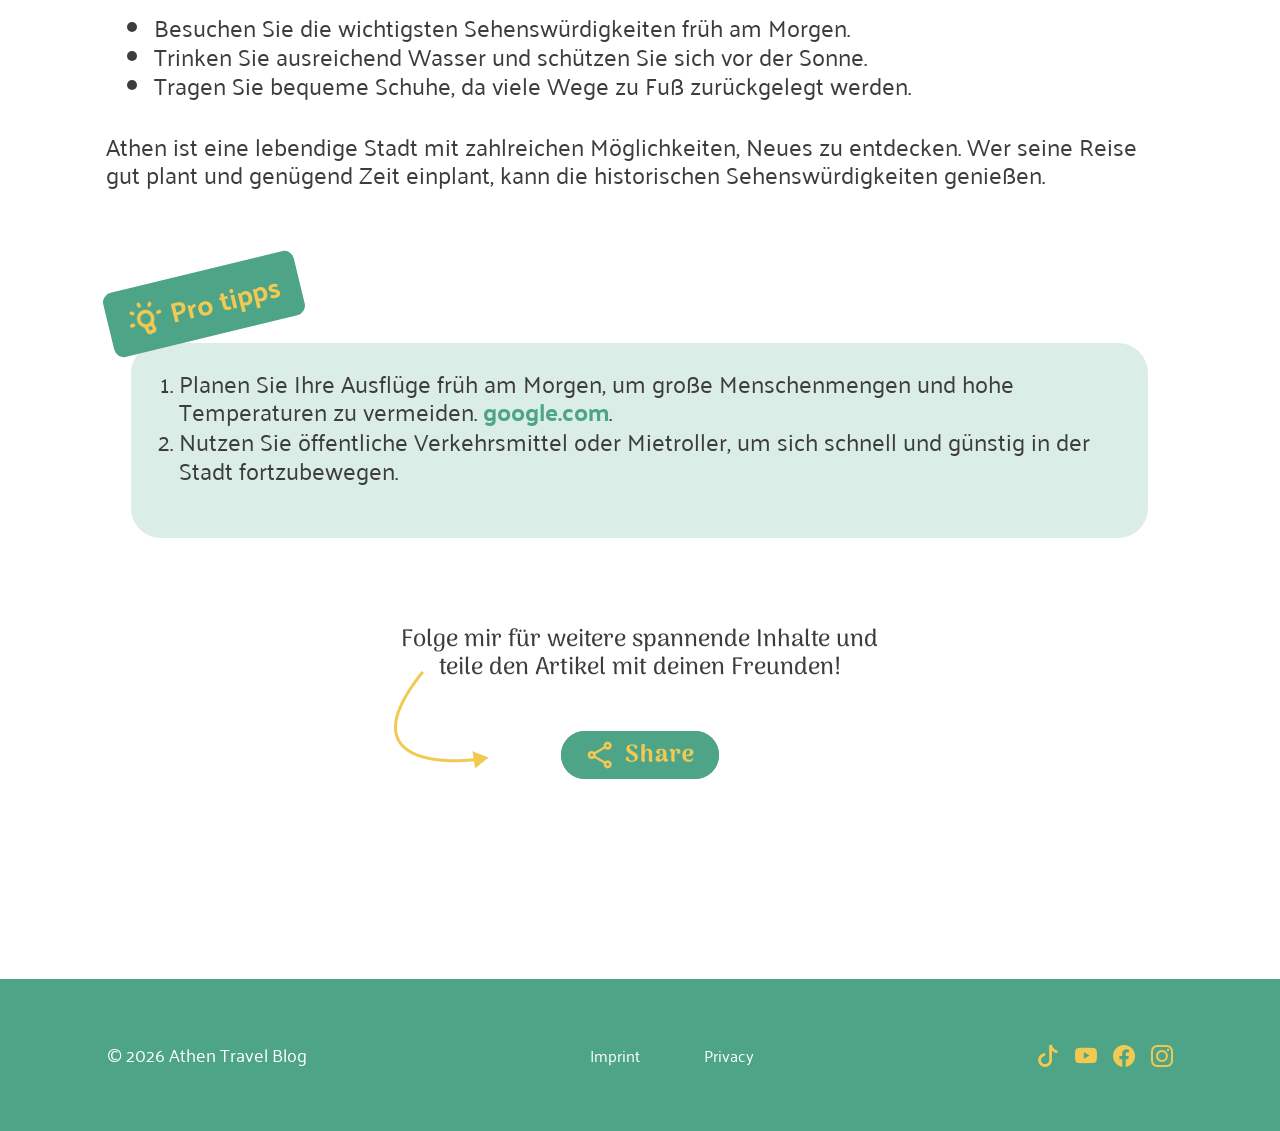
==== commit 66d7a9f5: "CSS überarbeitet inkl Share button + Protipps Fontsize etc." ====
--- a/articel02.html
+++ b/articel02.html
@@ -21,8 +21,12 @@
   --green-light: #4EA48733;
   --primary-green: #4EA487;
   --primary-yellow: #F1C953;
+  --secondary-brown: #54370D;
   --font-heading: "Arima", serif;
   --font-body: "Palanquin", sans-serif;
+  --site-width: 1440px;
+  --content-width: 1201px;
+  --footer-width: 1200px;
   --frame: 1440px;
 }
 
@@ -65,8 +69,10 @@
 }
 
 .header-inner {
-  width: min(var(--frame), calc(100% - 48px));
+  width: min(100%, var(--site-width));
+  height: 72px;
   margin: 0 auto;
+  padding: 0 146px;
   display: flex;
   align-items: center;
   gap: 102px;
@@ -86,10 +92,15 @@
 
 .main-nav a {
   position: relative;
+  display: inline-flex;
+  align-items: center;
+  justify-content: center;
   font-family: var(--font-heading);
   font-size: 24px;
   font-weight: 700;
+  line-height: 0.8;
   color: var(--cream);
+  transition: color 180ms ease;
 }
 
 .main-nav a::after {
@@ -111,18 +122,31 @@
 }
 
 main {
-  width: min(var(--frame), calc(100% - 48px));
+  width: min(100%, var(--site-width));
   margin: 0 auto;
-  padding-top: 88px;
-  padding-bottom: 56px;
+  padding-top: 80px;
+  padding-bottom: 80px;
+  padding-left: 119px;
+  padding-right: 120px;
+  display: flex;
+  flex-direction: column;
+  align-items: center;
+  gap: 88px;
 }
 
 .hero {
-  display: grid;
-  grid-template-columns: 1fr 272px;
-  gap: 32px;
+  width: 100%;
+  display: flex;
+  justify-content: space-between;
+  gap: 21px;
   align-items: start;
-  margin-bottom: 48px;
+  margin: 0 auto;
+  max-width: 1200px;
+}
+
+.hero-text {
+  width: 902px;
+  max-width: 100%;
 }
 
 .subtitle {
@@ -144,12 +168,14 @@
 p {
   font-size: 24px;
   color: var(--dark);
+  margin: 0;
+}
+
+.hero-text > p:not(.subtitle) {
+  font-size: 28px;
+  line-height: 1.1;
+  color: var(--brown);
   margin-bottom: 40px;
-}
-
-.hero-text > p:not(.subtitle) {
-  font-size: 32px;
-  color: var(--brown);
 }
 
 .meta {
@@ -173,47 +199,60 @@
 
 .author {
   width: 272px;
-  min-height: 351px;
+  height: 389px;
   background: var(--green-light);
   border-radius: 30px;
-  padding: 24px 24px 20px;
+  padding: 16px;
   text-align: center;
   color: var(--brown);
   display: flex;
   flex-direction: column;
-  align-items: center;
+  justify-content: center;
+  align-items: center;
+  gap: 16px;
+  flex-shrink: 0;
 }
 
 .author img {
-  width: 110px;
-  height: 110px;
+  width: 120px;
+  height: 120px;
   border-radius: 50%;
   object-fit: cover;
-  margin-bottom: 28px;
 }
 
 .author h3 {
   font-family: var(--font-heading);
   font-size: 18px;
   font-weight: 700;
-  margin-bottom: 12px;
+  line-height: 1.2;
 }
 
 .author strong {
+  font-family: var(--font-heading);
+  font-size: 18px;
+  font-weight: 400;
+  line-height: 1.2;
+}
+
+.author p {
+  width: 240px;
   font-size: 16px;
-  margin-bottom: 16px;
-}
-
-.author p {
-  font-size: 14px;
-  line-height: 1.35;
+  line-height: 1.2;
   color: var(--brown);
   margin: 0;
 }
 
 .video-section {
-  padding-top: 80px;
-  padding-bottom: 88px;
+  width: 100%;
+  padding: 0;
+}
+
+.article-body {
+  width: 100%;
+  max-width: var(--content-width);
+  display: flex;
+  flex-direction: column;
+  gap: 32px;
 }
 
 .video-box {
@@ -265,16 +304,20 @@
 
 ul {
   margin-left: 48px;
-  margin-bottom: 48px;
   font-size: 24px;
   color: var(--dark);
+  width: 100%;
 }
 
 .pro-share-wrapper {
   width: 100%;
+  max-width: 1134px;
   margin: 0 auto;
-  padding-top: 40px;
-  padding-bottom: 48px;
+  padding: 0;
+  display: flex;
+  flex-direction: column;
+  align-items: center;
+  gap: 88px;
 }
 
 .padding-center {
@@ -283,30 +326,31 @@
 }
 
 .pro-tipps-section {
+  width: min(1083px, calc(100% - 51px));
+  min-height: 195px;
   position: relative;
   background-color: var(--green-light);
   border-radius: 30px;
-  padding: 70px 60px 58px;
-  margin-top: 40px;
-  margin-bottom: 80px;
+  padding: 26px 16px 24px;
+  margin: 65.55px auto 0;
 }
 
 .pro-tipps {
   background-color: var(--green);
-  width: 195.92px;
+  width: 196px;
   height: 66px;
   display: flex;
   align-items: center;
   justify-content: center;
   color: var(--yellow);
   font-size: 28px;
-  font-family: var(--font-heading);
+  font-family: var(--font-body);
   font-weight: 700;
   border-radius: 10px;
   transform: rotate(-13.67deg);
   position: absolute;
-  top: -14px;
-  left: -18px;
+  top: -71.44px;
+  left: -25.5px;
   margin: 0;
   gap: 8px;
 }
@@ -322,6 +366,7 @@
   color: var(--dark);
   margin-left: 32px;
   margin-bottom: 0;
+  max-width: 1051px;
 }
 
 .link-green {
@@ -330,115 +375,87 @@
 }
 
 .share-section {
-  width: 493px;
-  max-width: 100%;
+  display: flex;
+  flex-direction: column;
+  align-items: center;
+  gap: 48px;
+  max-width: 493px;
   margin: 0 auto;
-  display: flex;
-  flex-direction: column;
-  align-items: center;
-  gap: 48px;
-  font-family: var(--font-heading);
-  text-align: center;
-  position: relative;
-}
-
-.share-section p {
-  width: 493px;
-  max-width: 100%;
   font-family: var(--font-heading);
   font-size: 24px;
   font-weight: 500;
-  line-height: 120%;
-  color: var(--brown);
-  margin: 0;
+  text-align: center;
+  position: relative;
 }
 
 .share-arrow {
   position: absolute;
   bottom: 10px;
   left: 1px;
-  width: 106.9px;
-  height: auto;
 }
 
 .share-arrow-mobile {
   display: none;
 }
 
-.share-content {
-  position: relative;
-  display: flex;
+.share-btn {
+  display: flex;
+  background-color: var(--green);
   justify-content: center;
   align-items: center;
-}
-
-.share-dropdown {
-  position: relative;
-}
-
-.share-btn {
+  color: var(--yellow);
+  border-radius: 40px;
+  border: none;
+  font-size: 24px;
+  font-family: var(--font-heading);
+  font-weight: 700;
+  padding: 0 24px;
   width: 158px;
   height: 48px;
-  border: none;
-  background: transparent;
   cursor: pointer;
-  padding: 0;
-  display: flex;
-  align-items: center;
-  justify-content: center;
-  list-style: none;
-}
-
-.share-btn::-webkit-details-marker {
-  display: none;
+}
+
+.share-btn:hover {
+  background-color: transparent;
 }
 
 .share-btn img {
+  display: block;
+  max-width: none;
+}
+
+.share-btn-normal {
   width: 158px;
   height: 48px;
-  display: block;
-}
-
-.share-menu {
-  display: none;
-  position: absolute;
-  top: 58px;
-  left: 50%;
-  transform: translateX(-50%);
-  min-width: 150px;
-  background: var(--white);
-  border-radius: 14px;
-  padding: 12px;
-  box-shadow: 0 8px 20px rgba(0, 0, 0, 0.18);
-  z-index: 50;
-  flex-direction: column;
-  gap: 10px;
-  text-align: left;
-}
-
-.share-dropdown[open] .share-menu {
-  display: flex;
-}
-
-.share-menu a {
-  color: var(--green);
-  font-family: var(--font-heading);
-  font-size: 18px;
-  font-weight: 600;
-  white-space: nowrap;
+}
+
+.share-btn-active {
+  display: none !important;
+  width: 273px;
+  height: 54px;
+}
+
+.share-btn:active > .share-btn-normal {
+  background-color: transparent;
+  display: none !important;
+}
+
+.share-btn:active .share-btn-active {
+  display: block !important;
 }
 
 .site-footer {
   width: 100%;
   min-height: 152px;
-  padding: 60px 0;
-  background: var(--green);
+  margin-top: 120px;
+  padding: 60px 120px;
+  background: var(--primary-green);
   display: flex;
   align-items: center;
 }
 
 .footer-inner {
-  width: min(var(--frame), calc(100% - 48px));
+  width: min(var(--footer-width), 100%);
   margin: 0 auto;
   display: flex;
   align-items: center;
@@ -446,25 +463,35 @@
   gap: 48px;
 }
 
-.footer-copy,
+.footer-copy {
+  color: var(--white);
+  font-size: 18px;
+  line-height: 1.2;
+}
+
+.footer-links {
+  display: flex;
+  align-items: center;
+  gap: 72px;
+}
+
 .footer-links a {
   color: var(--white);
   font-size: 16px;
-}
-
-.footer-links {
-  display: flex;
-  gap: 72px;
+  font-weight: 400;
+  line-height: 1.2;
 }
 
 .footer-socials {
   display: flex;
+  align-items: center;
   gap: 16px;
 }
 
 .footer-socials a {
-  color: var(--yellow);
+  color: var(--primary-yellow);
   font-size: 22px;
+  line-height: 1;
 }
 
 /* MOBILE MENU */
@@ -479,38 +506,56 @@
 }
 
 /* TABLET */
-@media (max-width: 1100px) {
+@media (min-width: 501px) and (max-width: 1439px) {
   .header-inner {
-    gap: 48px;
+    width: 100%;
+    padding-left: clamp(32px, 10.14vw, 146px);
+    padding-right: clamp(32px, 10.14vw, 146px);
+    gap: clamp(32px, 7vw, 102px);
   }
 
   .main-nav {
-    gap: 32px;
+    gap: clamp(24px, 5vw, 72px);
   }
 
   main {
-    width: calc(100% - 48px);
-  }
-
+    padding-left: clamp(32px, 8.26vw, 119px);
+    padding-right: clamp(32px, 8.33vw, 120px);
+  }
+
+  .site-footer {
+    padding-left: clamp(32px, 8.33vw, 120px);
+    padding-right: clamp(32px, 8.33vw, 120px);
+  }
+
+  .footer-inner {
+    gap: clamp(24px, 3.33vw, 48px);
+  }
+
+  .footer-links {
+    gap: clamp(24px, 5vw, 72px);
+  }
+}
+
+/* KLEINE TABLETS */
+@media (min-width: 501px) and (max-width: 760px) {
   .hero {
-    grid-template-columns: 1fr;
+    flex-direction: column;
   }
 
   .author {
     width: 100%;
-    min-height: auto;
-  }
-
-  h1 {
-    font-size: 56px;
-  }
-
-  .subtitle {
-    font-size: 34px;
-  }
-
-  .hero-text > p:not(.subtitle) {
-    font-size: 26px;
+    height: auto;
+  }
+
+  .footer-inner {
+    flex-wrap: wrap;
+    justify-content: center;
+    text-align: center;
+  }
+
+  .footer-links {
+    justify-content: center;
   }
 }
 
@@ -531,13 +576,17 @@
   .header-inner {
     width: 100%;
     height: 60px;
+    max-width: none;
+    padding: 0;
     justify-content: center;
     gap: 0;
   }
 
+  .logo,
   .logo img {
     width: 56px;
     height: 56px;
+    flex-basis: 56px;
   }
 
   .main-nav {
@@ -545,24 +594,31 @@
   }
 
   main {
-    width: calc(100% - 30px);
-    padding-top: 32px;
-    padding-bottom: 32px;
+    width: 345px;
+    max-width: calc(100% - 30px);
+    padding: 24px 0 0;
+    gap: 88px;
   }
 
   .hero {
-    grid-template-columns: 1fr;
-    gap: 32px;
-    margin-bottom: 40px;
+    flex-direction: column;
+    gap: 24px;
+  }
+
+  .hero-text {
+    width: 100%;
   }
 
   h1 {
     font-size: 40px;
-    line-height: 1.1;
+    line-height: 1;
+    margin-bottom: 8px;
   }
 
   .subtitle {
-    font-size: 24px;
+    font-size: 20px;
+    line-height: 1.2;
+    margin-bottom: 8px;
   }
 
   .hero-text > p:not(.subtitle),
@@ -572,32 +628,63 @@
     color: var(--brown);
   }
 
-  p {
-    margin-bottom: 32px;
+  .hero-text > p:not(.subtitle) {
+    font-size: 18px;
+    line-height: 1.2;
+    margin-bottom: 24px;
   }
 
   ul {
-    margin-left: 24px;
-    margin-bottom: 40px;
+    margin-left: 0;
+    padding-left: 25px;
   }
 
   .meta {
+    gap: 8px 16px;
+    font-size: 14px;
+  }
+
+  .author {
+    width: 345px;
+    max-width: 100%;
+    height: 328px;
+    align-self: center;
+    padding: 16px 8px;
     gap: 16px;
-    font-size: 14px;
+    text-align: center;
+  }
+
+  .author h3,
+  .author strong {
+    width: 100%;
+    font-size: 16px;
+    margin: 0;
+    text-align: center;
+  }
+
+  .author p {
+    width: min(329px, 100%);
+    font-size: 16px;
+    text-align: center;
   }
 
   .video-section {
-    padding-top: 32px;
-    padding-bottom: 40px;
+    padding: 0;
+  }
+
+  .article-body {
+    max-width: 345px;
+    gap: 24px;
   }
 
   .video-box {
     width: 100%;
-    border-radius: 28px;
+    aspect-ratio: 345 / 193;
+    border-radius: 30px;
   }
 
   .video-box video {
-    border-radius: 28px;
+    border-radius: 30px;
   }
 
   .play-button {
@@ -609,35 +696,50 @@
     padding-right: 0;
   }
 
+  .pro-share-wrapper {
+    max-width: 345px;
+    gap: 32px;
+    margin-top: 0;
+  }
+
   .pro-tipps-section {
-    margin-top: 40px;
-    margin-bottom: 64px;
-    padding: 70px 18px 40px;
+    width: 100%;
+    max-width: 343px;
+    min-height: 0;
+    margin-top: 71px;
+    padding: 28px 24px 44px;
   }
 
   .pro-tipps {
-    width: 195px;
+    width: 196px;
     height: 66px;
-    font-size: 24px;
-    top: -8px;
-    left: 6px;
+    font-size: 28px;
+    top: -62px;
+    left: -4px;
   }
 
   .pro-tipps-section ol {
     font-size: 16px;
-    margin-left: 20px;
+    width: 100%;
+    max-width: 295px;
+    margin: 0 auto;
+    padding-left: 24px;
+    padding-right: 0;
+    box-sizing: border-box;
   }
 
   .share-section {
-    width: 100%;
-    max-width: 345px;
-    gap: 40px;
+    max-width: 343px;
+    gap: 88px;
   }
 
   .share-section p {
-    width: 100%;
-    max-width: 345px;
+    font-family: var(--font-heading);
+    font-weight: 500;
     font-size: 18px;
+    line-height: 1.2;
+    color: var(--brown);
+    text-align: center;
   }
 
   .share-arrow {
@@ -647,15 +749,8 @@
   .share-arrow-mobile {
     display: block;
     position: absolute;
-    bottom: 48px;
-    left: 18px;
-    width: 70px;
-  }
-
-  .share-btn,
-  .share-btn img {
-    width: 140px;
-    height: 44px;
+    bottom: 50px;
+    left: 5px;
   }
 
   .site-footer {
@@ -688,23 +783,34 @@
     grid-column: 1;
     grid-row: 2;
     font-size: 16px;
+    text-align: left;
+  }
+
+  .footer-links a {
+    font-size: 16px;
+    text-align: left;
   }
 
   .footer-socials {
     grid-column: 2;
     grid-row: 1 / 3;
+    align-self: end;
     justify-self: end;
-    align-self: end;
+    gap: 16px;
+  }
+
+  .footer-socials a {
+    font-size: 24px;
   }
 
   .mobile-menu {
     position: fixed;
     left: 0;
     bottom: 0;
-    z-index: 999999;
+    z-index: 20;
     width: 100%;
     height: 88px;
-    display: flex !important;
+    display: flex;
     align-items: center;
     justify-content: center;
     padding: 24px 25px;
@@ -735,25 +841,21 @@
 
 /* EXTRA KLEIN BIS 368PX */
 @media (max-width: 368px) {
-  main {
-    width: calc(100% - 24px);
-  }
-
   h1 {
-    font-size: 34px;
+    font-size: 32px;
   }
 
   .subtitle {
-    font-size: 21px;
-  }
-
-  .mobile-menu {
-    display: flex !important;
+    font-size: 18px;
+  }
+
+  .meta {
+    font-size: 12px;
   }
 
   .mobile-menu-inner {
-    width: 304px;
-    max-width: 100%;
+    width: 100%;
+    gap: 20px;
   }
 }
   </style>
@@ -803,34 +905,36 @@
     </aside>
   </section>
 
-  <p>
-    Athen ist eine Stadt, die Geschichte und modernes Leben auf einzigartige Weise verbindet. Von der berühmten Akropolis bis zu den lebhaften Straßen der Altstadt gibt es zahlreiche Orte zu entdecken.
-  </p>
-
-  <section class="video-section">
-    <div class="video-box">
-      <video controls poster="video/video-poster.jpg">
-        <source src="video/article02-video.mp4" type="video/mp4">
-      </video>
-      <div class="play-button"></div>
-    </div>
+  <section class="article-body">
+    <p>
+      Athen ist eine Stadt, die Geschichte und modernes Leben auf einzigartige Weise verbindet. Von der berühmten Akropolis bis zu den lebhaften Straßen der Altstadt gibt es zahlreiche Orte zu entdecken.
+    </p>
+
+    <section class="video-section">
+      <div class="video-box">
+        <video controls poster="video/video-poster.jpg">
+          <source src="video/article02-video.mp4" type="video/mp4">
+        </video>
+        <div class="play-button"></div>
+      </div>
+    </section>
+
+    <p>
+      Ein Besuch in Athen ist ein besonderes Erlebnis für Reisende jeden Alters. Neben den bekannten Sehenswürdigkeiten gibt es viele Möglichkeiten, die Stadt aktiv zu erkunden und neue Eindrücke zu sammeln.
+    </p>
+
+    <p>Praktische Tipps für einen angenehmen Aufenthalt in Athen:</p>
+
+    <ul>
+      <li>Besuchen Sie die wichtigsten Sehenswürdigkeiten früh am Morgen.</li>
+      <li>Trinken Sie ausreichend Wasser und schützen Sie sich vor der Sonne.</li>
+      <li>Tragen Sie bequeme Schuhe, da viele Wege zu Fuß zurückgelegt werden.</li>
+    </ul>
+
+    <p>
+      Athen ist eine lebendige Stadt mit zahlreichen Möglichkeiten, Neues zu entdecken. Wer seine Reise gut plant und genügend Zeit einplant, kann die historischen Sehenswürdigkeiten genießen.
+    </p>
   </section>
-
-  <p>
-    Ein Besuch in Athen ist ein besonderes Erlebnis für Reisende jeden Alters. Neben den bekannten Sehenswürdigkeiten gibt es viele Möglichkeiten, die Stadt aktiv zu erkunden und neue Eindrücke zu sammeln.
-  </p>
-
-  <p>Praktische Tipps für einen angenehmen Aufenthalt in Athen:</p>
-
-  <ul>
-    <li>Besuchen Sie die wichtigsten Sehenswürdigkeiten früh am Morgen.</li>
-    <li>Trinken Sie ausreichend Wasser und schützen Sie sich vor der Sonne.</li>
-    <li>Tragen Sie bequeme Schuhe, da viele Wege zu Fuß zurückgelegt werden.</li>
-  </ul>
-
-  <p>
-    Athen ist eine lebendige Stadt mit zahlreichen Möglichkeiten, Neues zu entdecken. Wer seine Reise gut plant und genügend Zeit einplant, kann die historischen Sehenswürdigkeiten genießen.
-  </p>
 
   <section class="pro-share-wrapper">
     <div class="padding-center pro-tipps-section">
@@ -839,48 +943,34 @@
       </p>
 
       <ol>
-        <li>
-          Planen Sie ausreichend Zeit für Pausen ein.
-          <a href="https://www.google.com/" class="link-green">google.com</a>.
-        </li>
-        <li>
-          Tragen Sie bequeme Kleidung und achten Sie auf genügend Wasser.
-        </li>
+        <li>Planen Sie Ihre Ausflüge früh am Morgen, um große Menschenmengen und hohe Temperaturen zu vermeiden. <a href="https://www.google.com/" class="link-green">google.com</a>.</li>
+        <li>Nutzen Sie öffentliche Verkehrsmittel oder Mietroller, um sich schnell und günstig in der Stadt fortzubewegen.</li>
       </ol>
     </div>
 
     <div class="share-section">
-      <p>Follow me for more content like this, and share the article with your friends!</p>
+      <p>Folge mir für weitere spannende Inhalte und teile den Artikel mit deinen Freunden!</p>
 
       <img src="./img/Vector 12.png" alt="arrow" class="share-arrow">
       <img src="./img/Vector16.png" alt="arrow" class="share-arrow-mobile">
 
-      <div class="share-content">
-        <details class="share-dropdown">
-          <summary class="share-btn" aria-label="Artikel teilen">
-            <img src="./img/share-btn.png" alt="Share">
-          </summary>
-
-          <div class="share-menu">
-            <a href="https://www.linkedin.com/sharing/share-offsite/?url=https://deine-domain.de/article02.html" target="_blank" rel="noopener noreferrer">LinkedIn</a>
-            <a href="https://wa.me/?text=https://deine-domain.de/article02.html" target="_blank" rel="noopener noreferrer">WhatsApp</a>
-          </div>
-        </details>
-      </div>
+      <button class="share-btn"><img src="./img/share-btn.png" alt="" class="share-btn-normal"> <img src="./img/Property 1=share.png" class="share-btn-active"></button>
     </div>
   </section>
 </main>
 
 <footer class="site-footer">
   <div class="footer-inner">
-    <div class="footer-copy">© 2026 Athen Travel Blog</div>
+    <div class="footer-copy">
+      © 2026 Athen Travel Blog
+    </div>
 
     <div class="footer-links">
       <a href="imprint.html">Imprint</a>
       <a href="privacy.html">Privacy</a>
     </div>
 
-    <div class="footer-socials">
+    <div class="footer-socials" aria-label="Social Media Links">
       <a href="#" aria-label="TikTok"><i class="bi bi-tiktok"></i></a>
       <a href="#" aria-label="YouTube"><i class="bi bi-youtube"></i></a>
       <a href="#" aria-label="Facebook"><i class="bi bi-facebook"></i></a>
@@ -894,9 +984,9 @@
     <a href="index.html" aria-label="Home"><i class="bi bi-house-door-fill"></i></a>
     <a href="#highlights" aria-label="Highlights"><i class="bi bi-rocket-takeoff-fill"></i></a>
     <a href="#faq" aria-label="FAQ"><i class="bi bi-question-circle-fill"></i></a>
-    <a href="#contact" aria-label="Kontakt"><i class="bi bi-person-lines-fill"></i></a>
+    <a href="#contact" aria-label="Contact"><i class="bi bi-person-lines-fill"></i></a>
   </div>
 </nav>
 
 </body>
-</html>+</html>
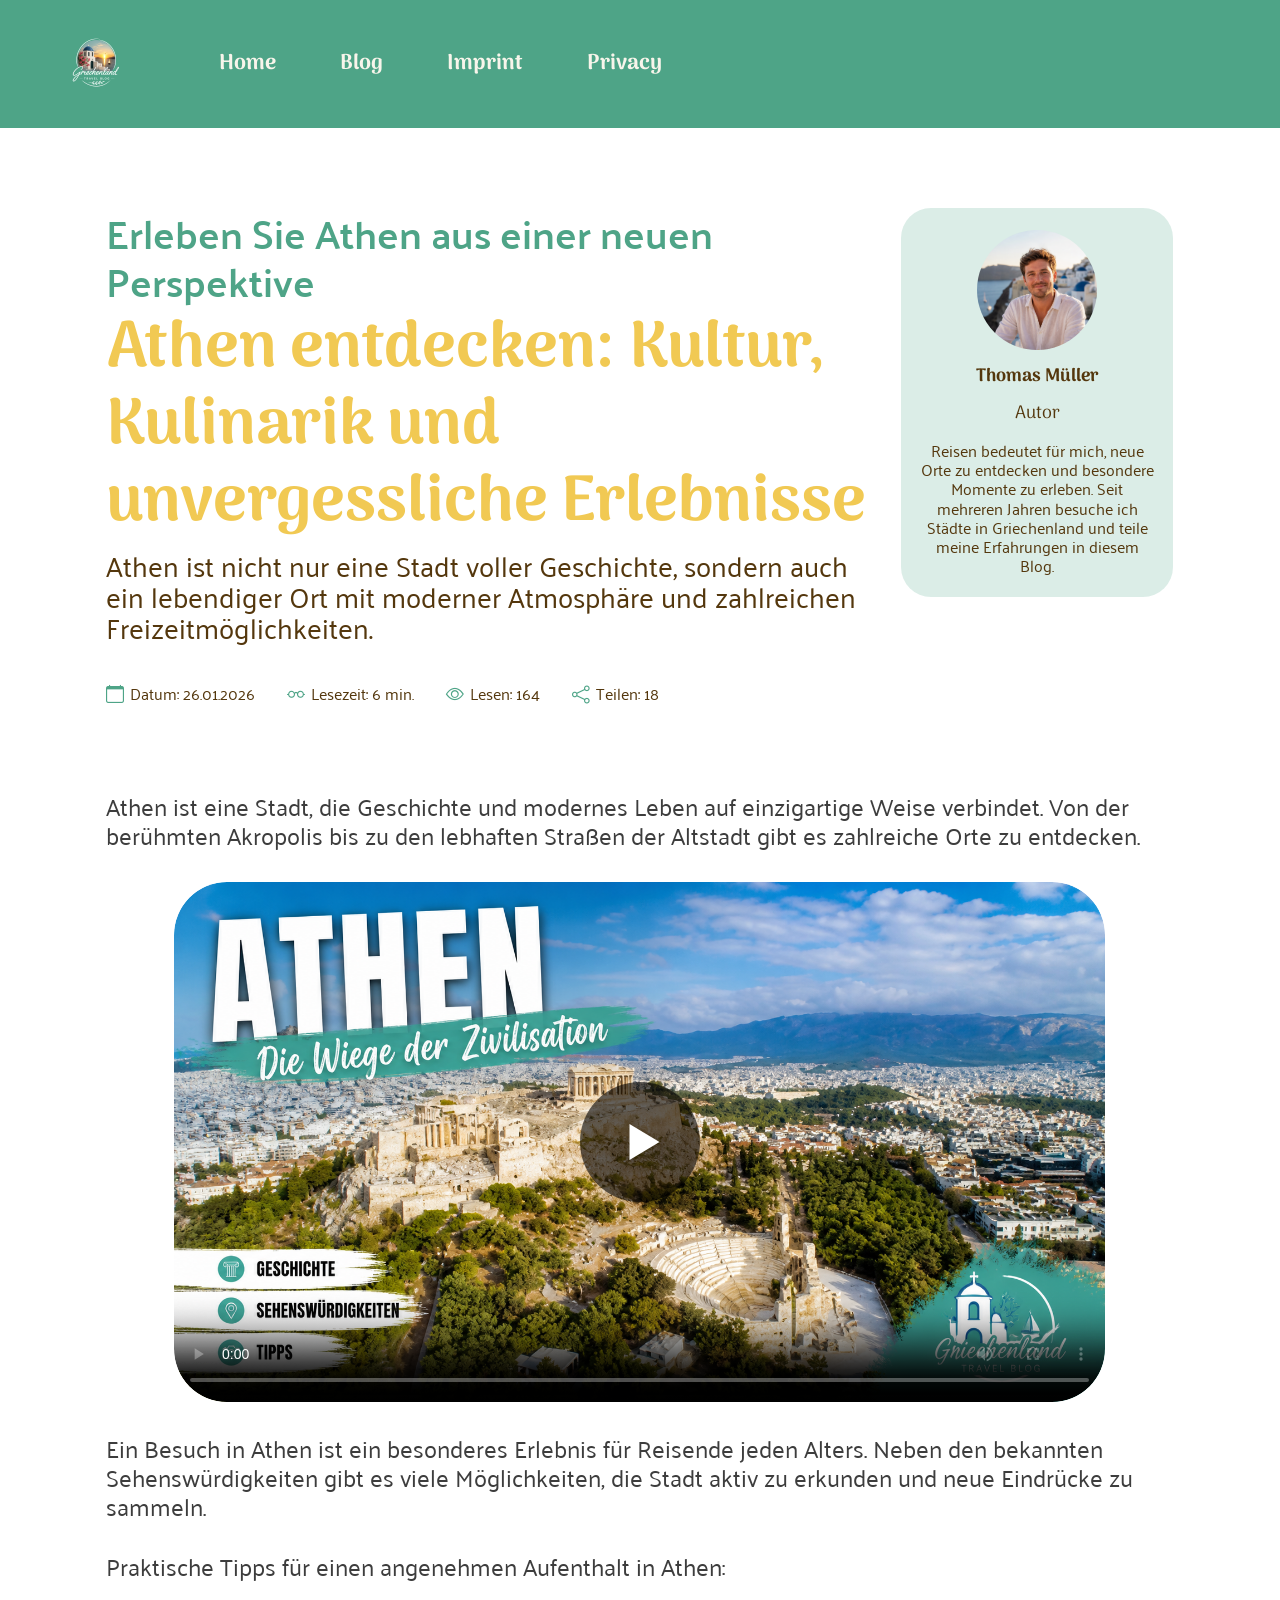
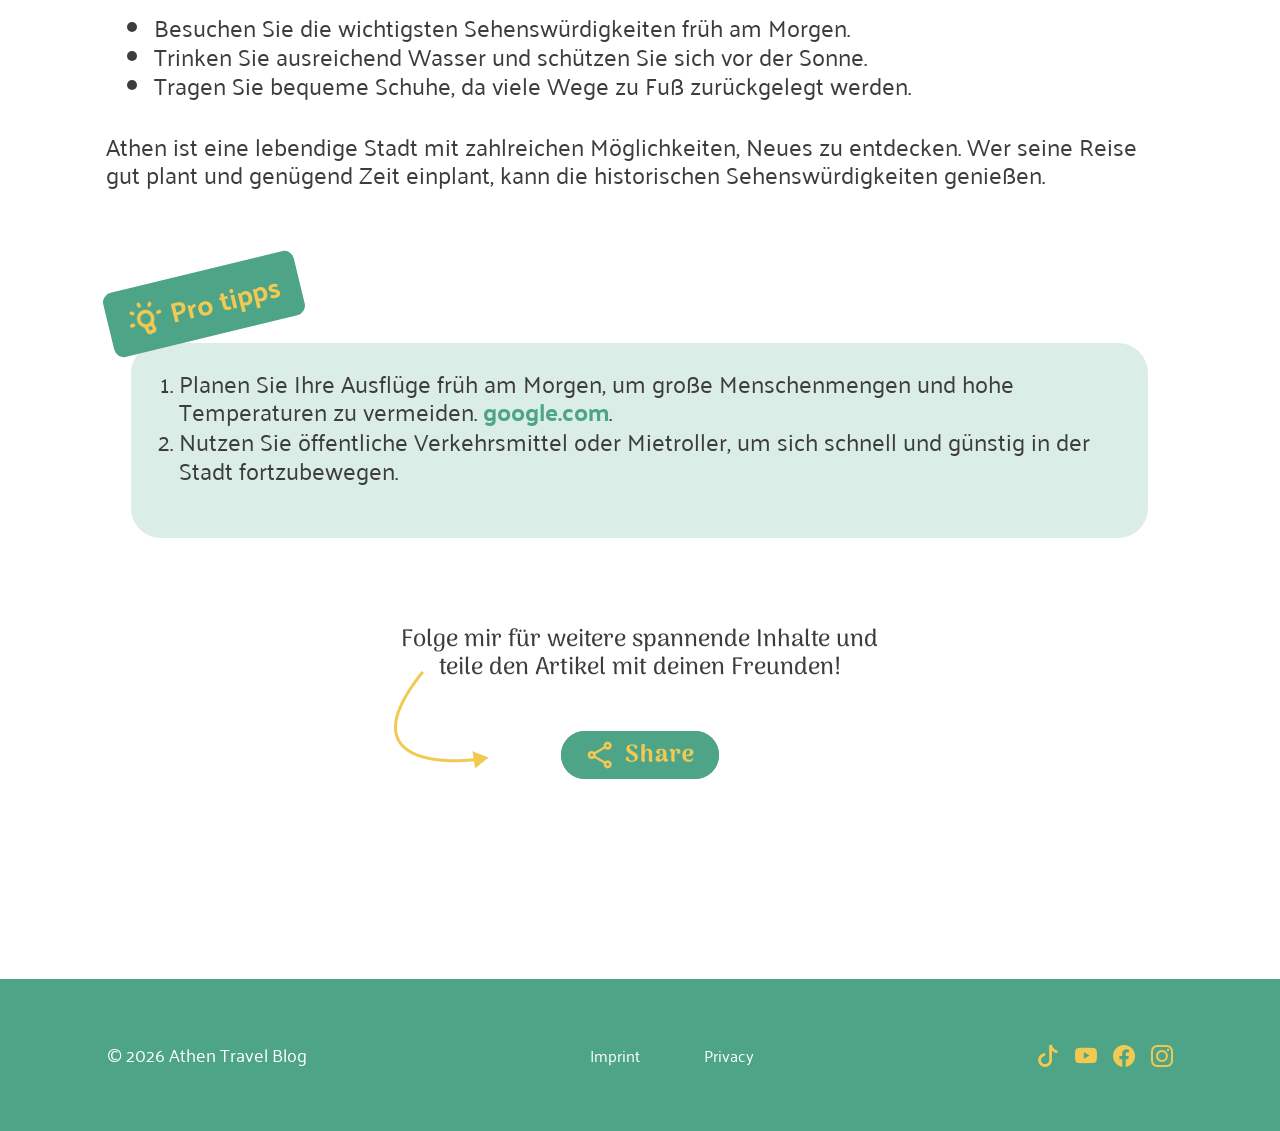
==== commit a433fcd7: "menu" ====
--- a/articel02.html
+++ b/articel02.html
@@ -63,19 +63,24 @@
 .site-header {
   width: 100%;
   height: 128px;
-  background: var(--green);
+  background: var(--primary-green);
   display: flex;
   align-items: center;
 }
 
 .header-inner {
-  width: min(100%, var(--site-width));
+  width: min(var(--site-width), calc(100% - 292px));
+  margin: 0 auto;
+  display: flex;
+  align-items: center;
+  gap: 102px;
+}
+
+.logo {
+  width: 72px;
   height: 72px;
-  margin: 0 auto;
-  padding: 0 146px;
-  display: flex;
-  align-items: center;
-  gap: 102px;
+  display: block;
+  flex: 0 0 72px;
 }
 
 .logo img {
@@ -110,7 +115,7 @@
   right: -3px;
   bottom: -8px;
   height: 8px;
-  border-bottom: 3px solid var(--yellow);
+  border-bottom: 3px solid var(--primary-yellow);
   border-radius: 50%;
   transform: rotate(4deg) scaleX(0);
   transform-origin: left center;
@@ -508,14 +513,23 @@
 /* TABLET */
 @media (min-width: 501px) and (max-width: 1439px) {
   .header-inner {
-    width: 100%;
-    padding-left: clamp(32px, 10.14vw, 146px);
-    padding-right: clamp(32px, 10.14vw, 146px);
-    gap: clamp(32px, 7vw, 102px);
+    width: calc(100% - clamp(48px, 10vw, 292px));
+    gap: clamp(24px, 7.08vw, 102px);
+  }
+
+  .logo,
+  .logo img {
+    width: clamp(56px, 5vw, 72px);
+    height: clamp(56px, 5vw, 72px);
+    flex-basis: clamp(56px, 5vw, 72px);
   }
 
   .main-nav {
-    gap: clamp(24px, 5vw, 72px);
+    gap: clamp(18px, 5vw, 72px);
+  }
+
+  .main-nav a {
+    font-size: clamp(18px, 1.67vw, 24px);
   }
 
   main {
@@ -569,6 +583,10 @@
   .site-header {
     height: 70px;
     min-height: 70px;
+    width: 100vw;
+    margin-left: calc(50% - 50vw);
+    margin-right: calc(50% - 50vw);
+    box-sizing: border-box;
     padding: 5px 16px;
     justify-content: center;
   }
@@ -577,7 +595,8 @@
     width: 100%;
     height: 60px;
     max-width: none;
-    padding: 0;
+    flex-direction: row;
+    align-items: center;
     justify-content: center;
     gap: 0;
   }
@@ -866,7 +885,7 @@
 <header class="site-header">
   <div class="header-inner">
     <a class="logo" href="index.html" aria-label="Zur Startseite">
-      <img src="img/global/logo-circle.png" alt="Athen Travel Blog Logo">
+      <img src="img/global/logo-circle.png" alt="Griechenland Travel Blog Logo">
     </a>
 
     <nav class="main-nav" aria-label="Hauptnavigation">
